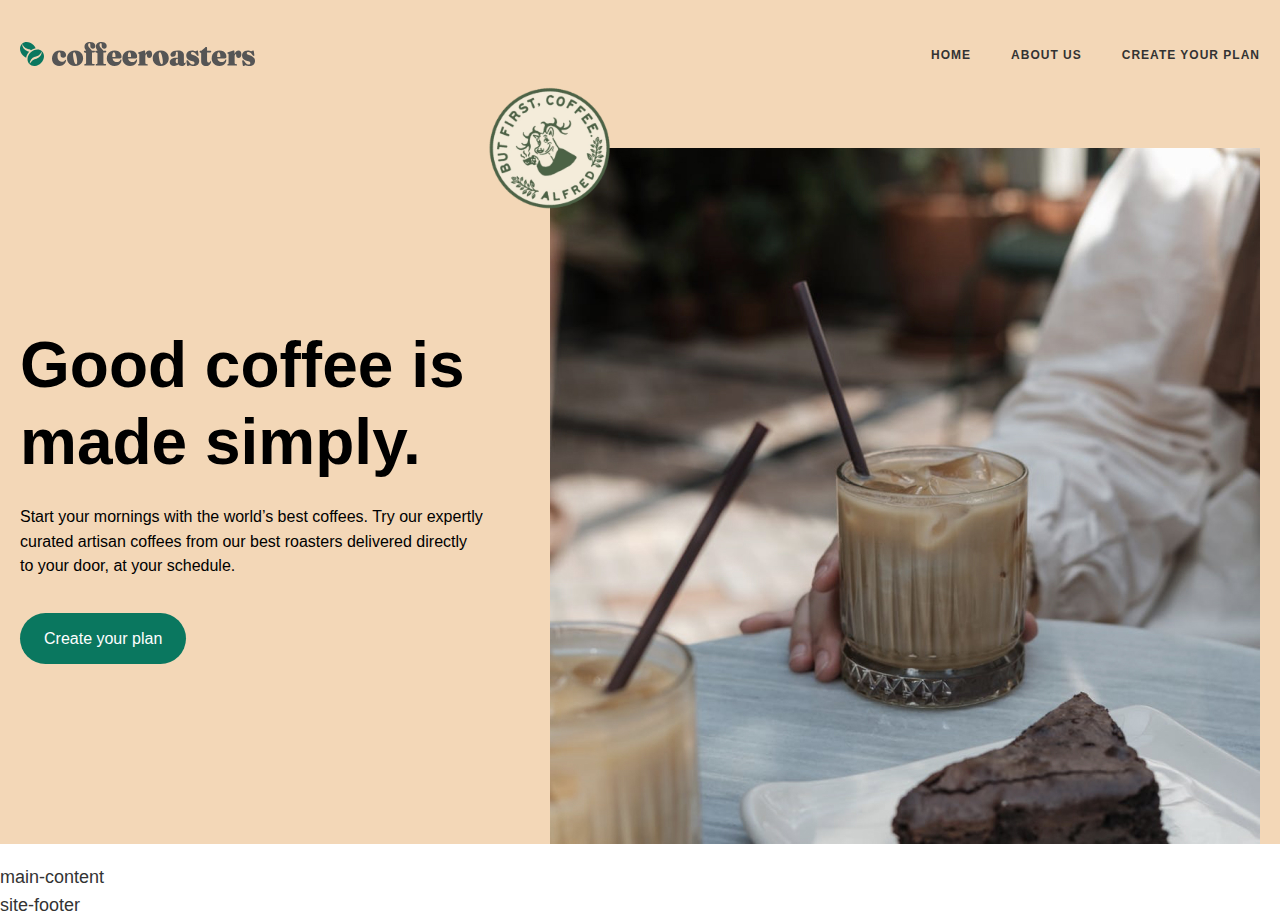
==== index.html @ b577d7ce "add site-header" ====
<!DOCTYPE html>
<html lang="en">
	<head>
		<meta charset="UTF-8" />
		<meta name="viewport" content="width=device-width, initial-scale=1.0" />
		<title>CoffeRasters</title>
		<!-- CSS -->
		<link rel="stylesheet" href="css/normalize.css" />
		<link rel="stylesheet" href="css/style.css" />
	</head>
	<body>
		<div class="site-header-wrapper">
			<header class="site-header">
				<div class="container site-header__container">
					<a class="site-logo" href="/">
						<img class="site-logo__img" src="img/iconca.svg" alt="logo" width="235" height="24" />
					</a>
					<ul class="site-nav">
						<li class="site-nav__item">
							<a class="site-nav__link" href="/">HOME</a>
						</li>
						<li class="site-nav__item">
							<a class="site-nav__link" href="/">ABOUT US</a>
						</li>
						<li class="site-nav__item">
							<a class="site-nav__link" href="/">CREATE YOUR PLAN</a>
						</li>
					</ul>
				</div>
			</header>

			<div class="hero">
				<div class="container hero__container">
					<div class="hero__info">
						<h1 class="hero__info-title">Good coffee is made simply.</h1>
						<p class="hero__info-text">
							Start your mornings with the world’s best coffees. Try our expertly curated artisan coffees from our best roasters
							delivered directly to your door, at your schedule.
						</p>
						<button class="btn">Create your plan</button>
					</div>
					<div class="hero__img-wrapper">
						<img class="hero__img-wrapper__logo" src="img/iconca1.png" alt="hero-logo" width="160" height="160" />
						<img src="img/asosiy rasm.jpg" alt="hero-img" width="710" height="696" title="coupitino" />
					</div>
				</div>
			</div>
		</div>
		<main class="main-content">main-content</main>
		<footer class="site-footer">site-footer</footer>
	</body>
</html>
---- css/style.css ----
:root {
	--green-bg: #0a775f;
	--black-color: #000000;
	--text-color: #333333;
	--white-color: #ffffff;
	--gold-bg: #f3d7b7;
	--darkgold-bg: #c99b67;
	--light-bg: #f8f8f2;
}

/* FOONTS  */

@font-face {
	font-family: 'Roboto';
	src: url('../fonts/Roboto-Regular.woff2') format('woff2'), url('../fonts/Roboto-Regular.woff') format('woff');
	font-weight: normal;
	font-style: normal;
	font-display: swap;
}

@font-face {
	font-family: 'Roboto';
	src: url('../fonts/Roboto-Medium.woff2') format('woff2'), url('../fonts/Roboto-Medium.woff') format('woff');
	font-weight: 500;
	font-style: normal;
	font-display: swap;
}

@font-face {
	font-family: 'Roboto';
	src: url('../fonts/Roboto-Bold.woff2') format('woff2'), url('../fonts/Roboto-Bold.woff') format('woff');
	font-weight: bold;
	font-style: normal;
	font-display: swap;
}

html {
	height: 100%;
	box-sizing: border-box;
	scroll-behavior: smooth;
}

*,
*::before,
*::after {
	box-sizing: inherit;
}

*:focus {
	outline: 2px dotted var(--green-bg);
	outline-offset: 3px;
}

body {
	display: flex;
	flex-direction: column;
	height: 100%;
	font-family: 'Roboto', sans-serif;
	font-weight: 400;
	color: var(--text-color);
	line-height: 1.55;
	font-size: 18px;
}

.container {
	max-width: 1380px;
	width: 100%;
	padding-left: 20px;
	padding-right: 20px;
	margin-left: auto;
	margin-right: auto;
}

h1,
h2,
h3,
h4,
h5,
h6,
p {
	margin-top: 0;
	margin-bottom: 0;
}

ul {
	list-style: none;
}

a {
	text-decoration: none;
}

.btn {
	border: none;
	padding: 16px 24px;
	border-radius: 100px;
	background-color: var(--green-bg);
	color: var(--white-color);
	font-size: 16px;
	font-weight: 500;
	line-height: 1.2;
	text-align: center;
	cursor: pointer;
	transition: opacity 0.4s ease;
}

.btn:hover {
	opacity: 0.8;
}

.btn:active {
	opacity: 0.6;
}

.main-content {
	flex-grow: 1;
}

.site-header-wrapper {
	padding-top: 40px;
	background-color: var(--gold-bg);
	margin-bottom: 20px;
}

.site-header {
	margin-bottom: 40px;
}

.site-header__container {
	display: flex;
	align-items: center;
	justify-content: space-between;
}

.site-logo {
	width: 235px;
	height: 24px;
	display: inline-block;
	transition: opacity 0.4s ease;
}

.site-logo:hover {
	opacity: 0.8;
}

.site-logo:active {
	opacity: 0.6;
}

.site-nav {
	list-style: none;
	padding: 0;
	margin: 0;
	display: flex;
	align-items: center;
}

.site-nav__item:not(:last-child) {
	margin-right: 40px;
}

.site-nav__link {
	text-transform: uppercase;
	color: var(--text-color);
	transition: all 0.4s ease;
	font-size: 12px;
	letter-spacing: 1px;
	line-height: 1.2;
	font-weight: 700;
}

.site-nav__link:hover {
	color: var(--green-bg);
}

.site-nav__link:active {
	opacity: 0.6;
}

/* HERO */

.hero {
	padding-top: 40px;
}

.hero__container {
	display: flex;
	align-items: center;
	justify-content: space-between;
}

.hero__info {
	max-width: 464px;
	width: 100%;
	margin-right: 50px;
}

.hero__info-title {
	color: var(--black-color);
	font-weight: 700;
	font-size: 64px;
	line-height: 1.2;
	margin-bottom: 24px;
}

.hero__info-text {
	font-size: 16px;
	color: var(--black-color);
	margin-bottom: 34px;
}

.hero__img-wrapper {
	position: relative;
	width: 710px;
	height: 696px;
}

.hero__img-wrapper img {
	object-fit: cover;
}

.hero__img-wrapper__logo {
	position: absolute;
	top: -80px;
	left: -80px;
	width: 160px;
	height: 160px;
}
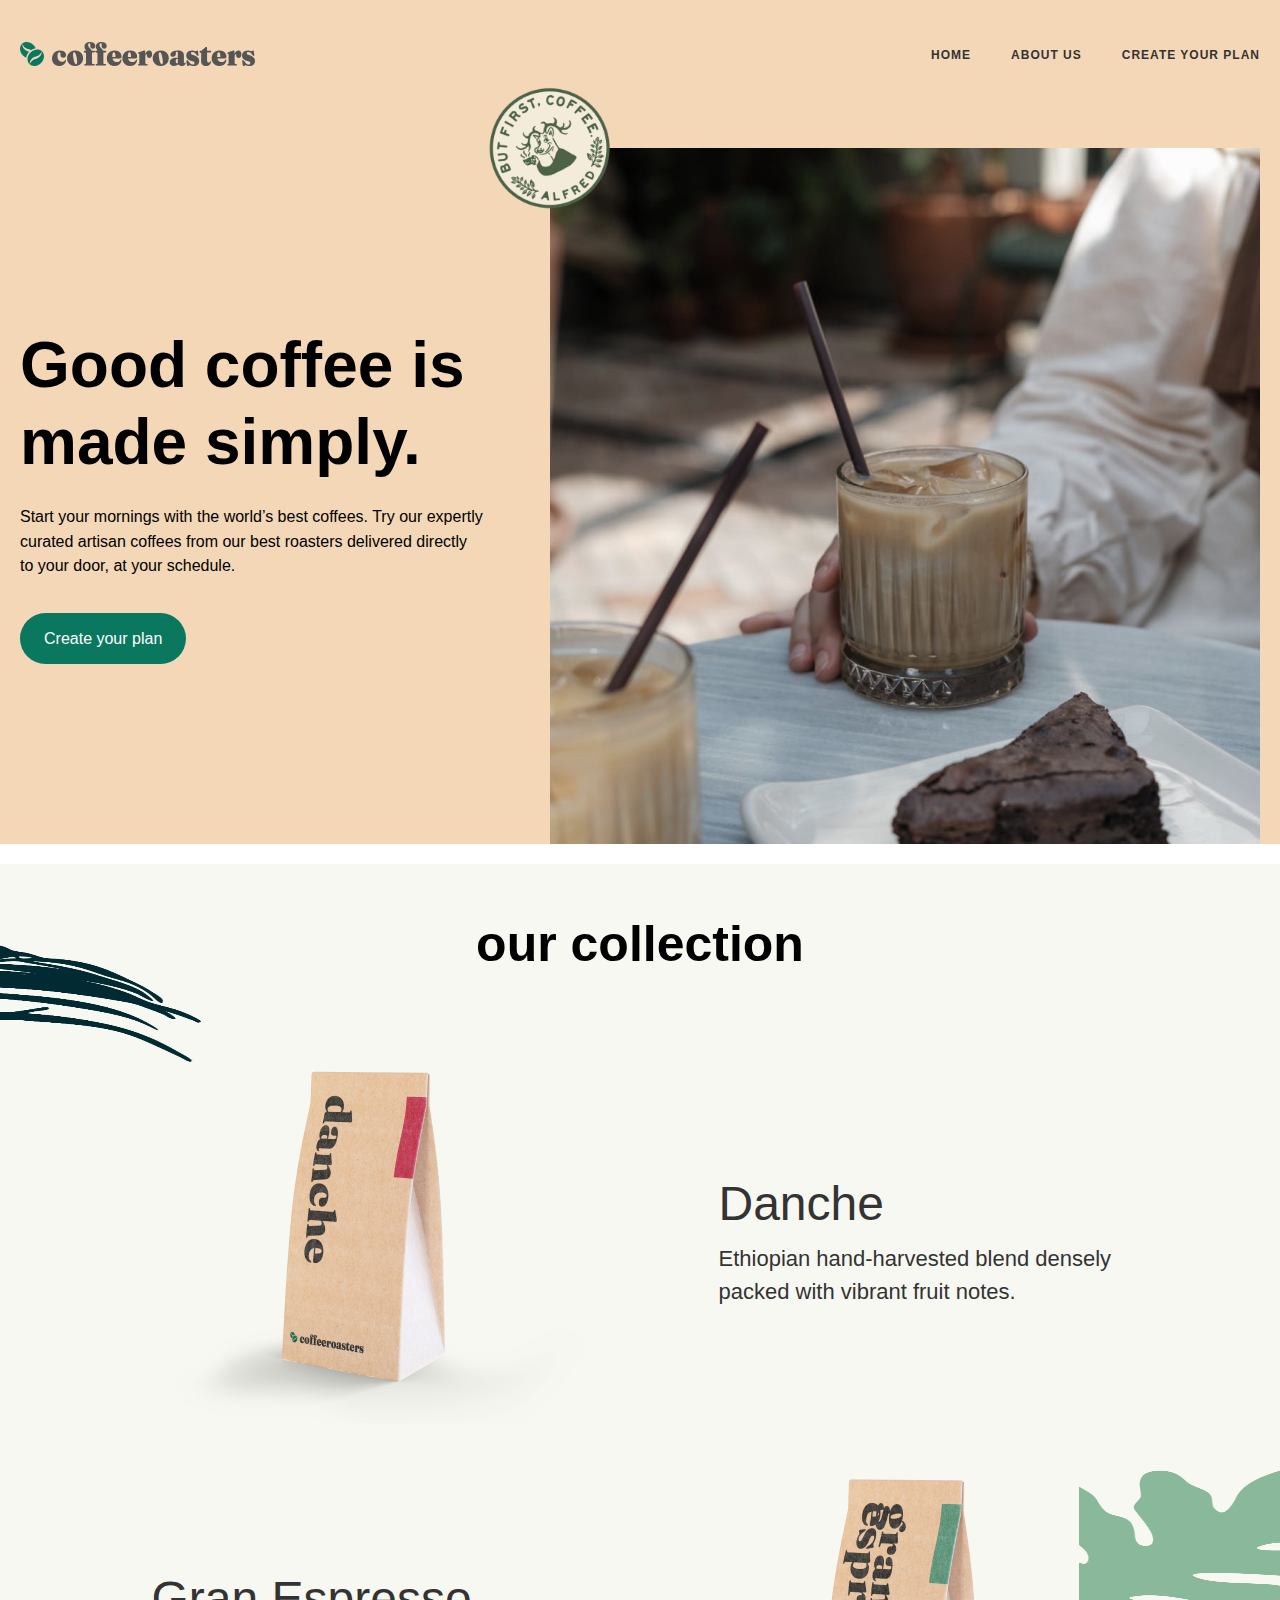
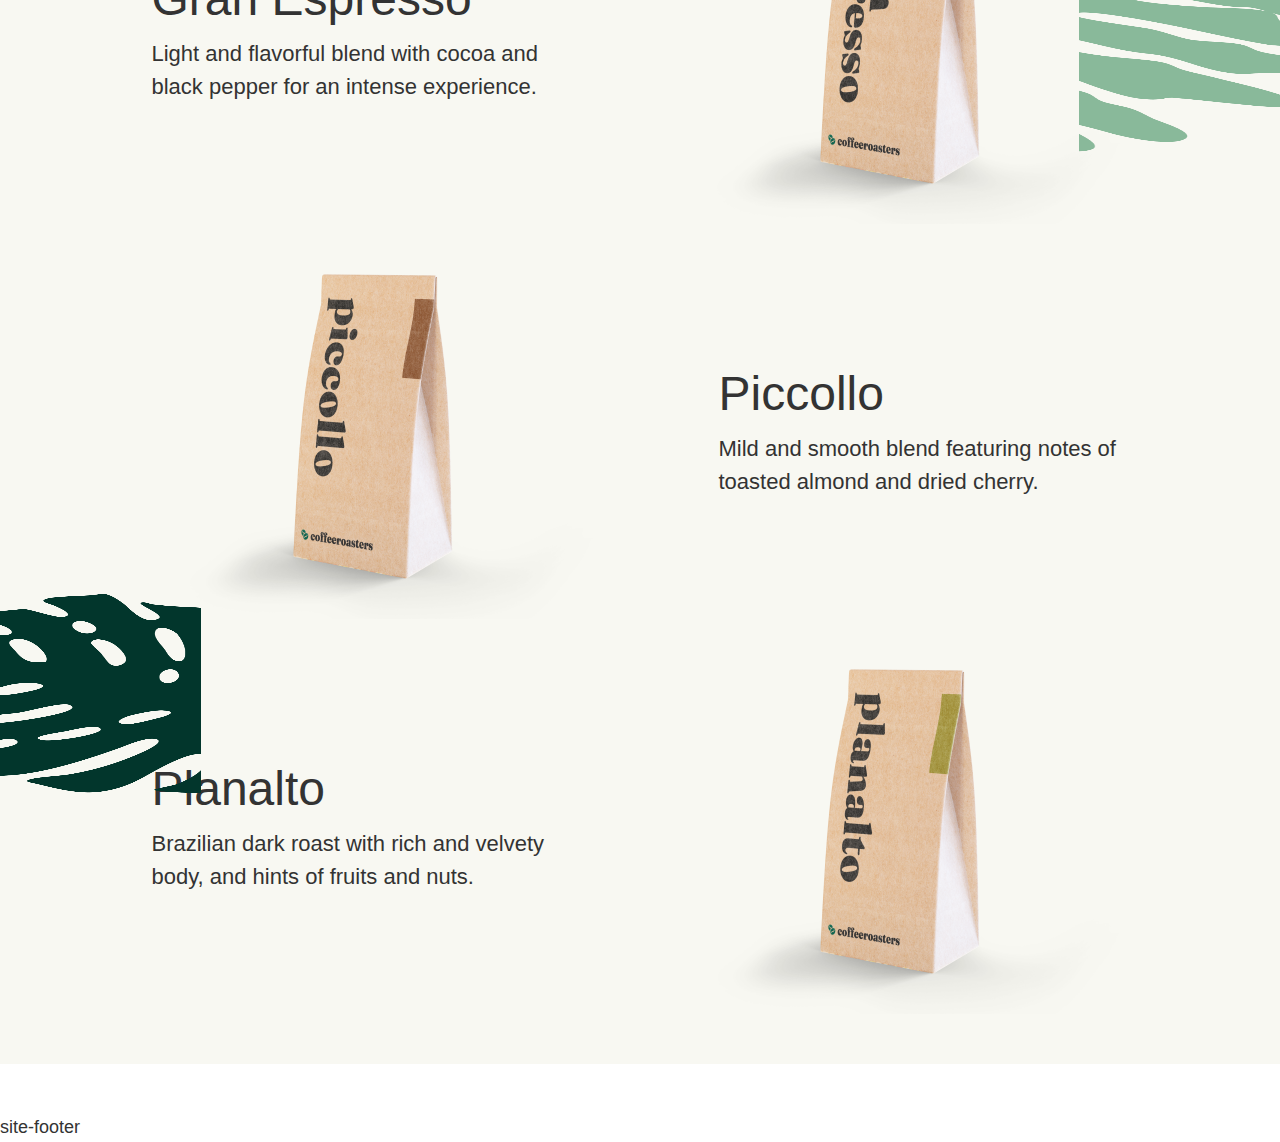
==== commit 7298ab9f: "add site-hero full" ====
--- a/index.html
+++ b/index.html
@@ -46,7 +46,54 @@
 				</div>
 			</div>
 		</div>
-		<main class="main-content">main-content</main>
+		<main class="main-content">
+			<section class="our-collection">
+				<img class="our-collaction__img-one" src="img/Vector.png" alt="least" width="402" height="300" />
+				<img class="our-collaction__img-two" src="img/Vector (1).png" alt="least" width="402" height="300" />
+				<img class="our-collaction__img-three" src="img/vector(2).png" alt="least" width="402" height="300" />
+				<div class="container our-collection__container">
+					<h2 class="our-collection__title">our collection</h2>
+					<ul class="our-collection__list">
+						<li class="our-collection__item">
+							<img class="our-collaction__img" src="img/danche.png" alt="Danche" width="450" height="375" title="Danche" />
+							<div class="our-collection__item-info">
+								<h2 class="our-collection__item-info__title">Danche</h2>
+								<p class="our-collection__item-info__text">
+									Ethiopian hand-harvested blend densely packed with vibrant fruit notes.
+								</p>
+							</div>
+						</li>
+						<li class="our-collection__item">
+							<img class="our-collaction__img2" src="img/gran espresso.png" alt="Danche" width="450" height="375" title="Danche" />
+							<div class="our-collection__item-info">
+								<h2 class="our-collection__item-info__title">Gran Espresso</h2>
+								<p class="our-collection__item-info__text">
+									Light and flavorful blend with cocoa and black pepper for an intense experience.
+								</p>
+							</div>
+						</li>
+						<li class="our-collection__item">
+							<img class="our-collaction__img" src="img/piccollo.png" alt="Danche" width="450" height="375" title="Danche" />
+							<div class="our-collection__item-info">
+								<h2 class="our-collection__item-info__title">Piccollo</h2>
+								<p class="our-collection__item-info__text">
+									Mild and smooth blend featuring notes of toasted almond and dried cherry.
+								</p>
+							</div>
+						</li>
+						<li class="our-collection__item">
+							<img class="our-collaction__img2" src="img/planalto .png" alt="Danche" width="450" height="375" title="Danche" />
+							<div class="our-collection__item-info">
+								<h2 class="our-collection__item-info__title">Planalto</h2>
+								<p class="our-collection__item-info__text">
+									Brazilian dark roast with rich and velvety body, and hints of fruits and nuts.
+								</p>
+							</div>
+						</li>
+					</ul>
+				</div>
+			</section>
+		</main>
 		<footer class="site-footer">site-footer</footer>
 	</body>
 </html>--- a/css/style.css
+++ b/css/style.css
@@ -114,12 +114,13 @@
 
 .main-content {
 	flex-grow: 1;
+	padding-top: 20px;
+	padding-bottom: 50px;
 }
 
 .site-header-wrapper {
 	padding-top: 40px;
 	background-color: var(--gold-bg);
-	margin-bottom: 20px;
 }
 
 .site-header {
@@ -225,4 +226,99 @@
 	left: -80px;
 	width: 160px;
 	height: 160px;
+}
+
+/* OUR-COLLECTION */
+
+.our-collection {
+	position: relative;
+}
+
+.our-collaction__img-one {
+	position: absolute;
+	top: 0;
+	left: -201px;
+}
+
+.our-collaction__img-two {
+	position: absolute;
+	bottom: 50%;
+	right: -201px;
+}
+
+.our-collaction__img-three {
+	position: absolute;
+	bottom: 170px;
+	left: -201px;
+}
+
+.our-collection__container {
+	background-image: url(../img/our-collaction-bg.jpg);
+	background-repeat: no-repeat;
+	background-size: cover;
+	background-position: center center;
+	background-color: var(--light-bg);
+	padding-top: 50px;
+	padding-bottom: 50px;
+}
+
+.our-collection__title {
+	text-align: center;
+	font-weight: 700;
+	font-size: 50px;
+	line-height: 1.2;
+	color: var(--black-color);
+	margin-bottom: 80px;
+}
+
+.our-collection__list {
+	display: flex;
+	flex-direction: column;
+	align-items: center;
+	justify-content: center;
+	margin: 0;
+	padding: 0;
+}
+
+.our-collection__item {
+	display: flex;
+	align-items: center;
+	justify-content: space-between;
+}
+
+.our-collection__item:not(:last-child) {
+	margin-bottom: 20px;
+}
+
+.our-collection__item:nth-child(2n) {
+	flex-direction: row-reverse;
+}
+
+.our-collaction__img {
+	width: 450px;
+	height: 375px;
+	object-fit: cover;
+	margin-right: 117px;
+}
+
+.our-collaction__img2 {
+	margin-right: 0;
+	margin-left: 117px;
+}
+
+.our-collection__item-info {
+	max-width: 410px;
+}
+
+.our-collection__item-info__title {
+	margin-bottom: 10px;
+	font-weight: 500;
+	font-size: 48px;
+	line-height: 1.2;
+}
+
+.our-collection__item-info__text {
+	font-size: 22px;
+	line-height: 1.5;
+	font-weight: 400;
 }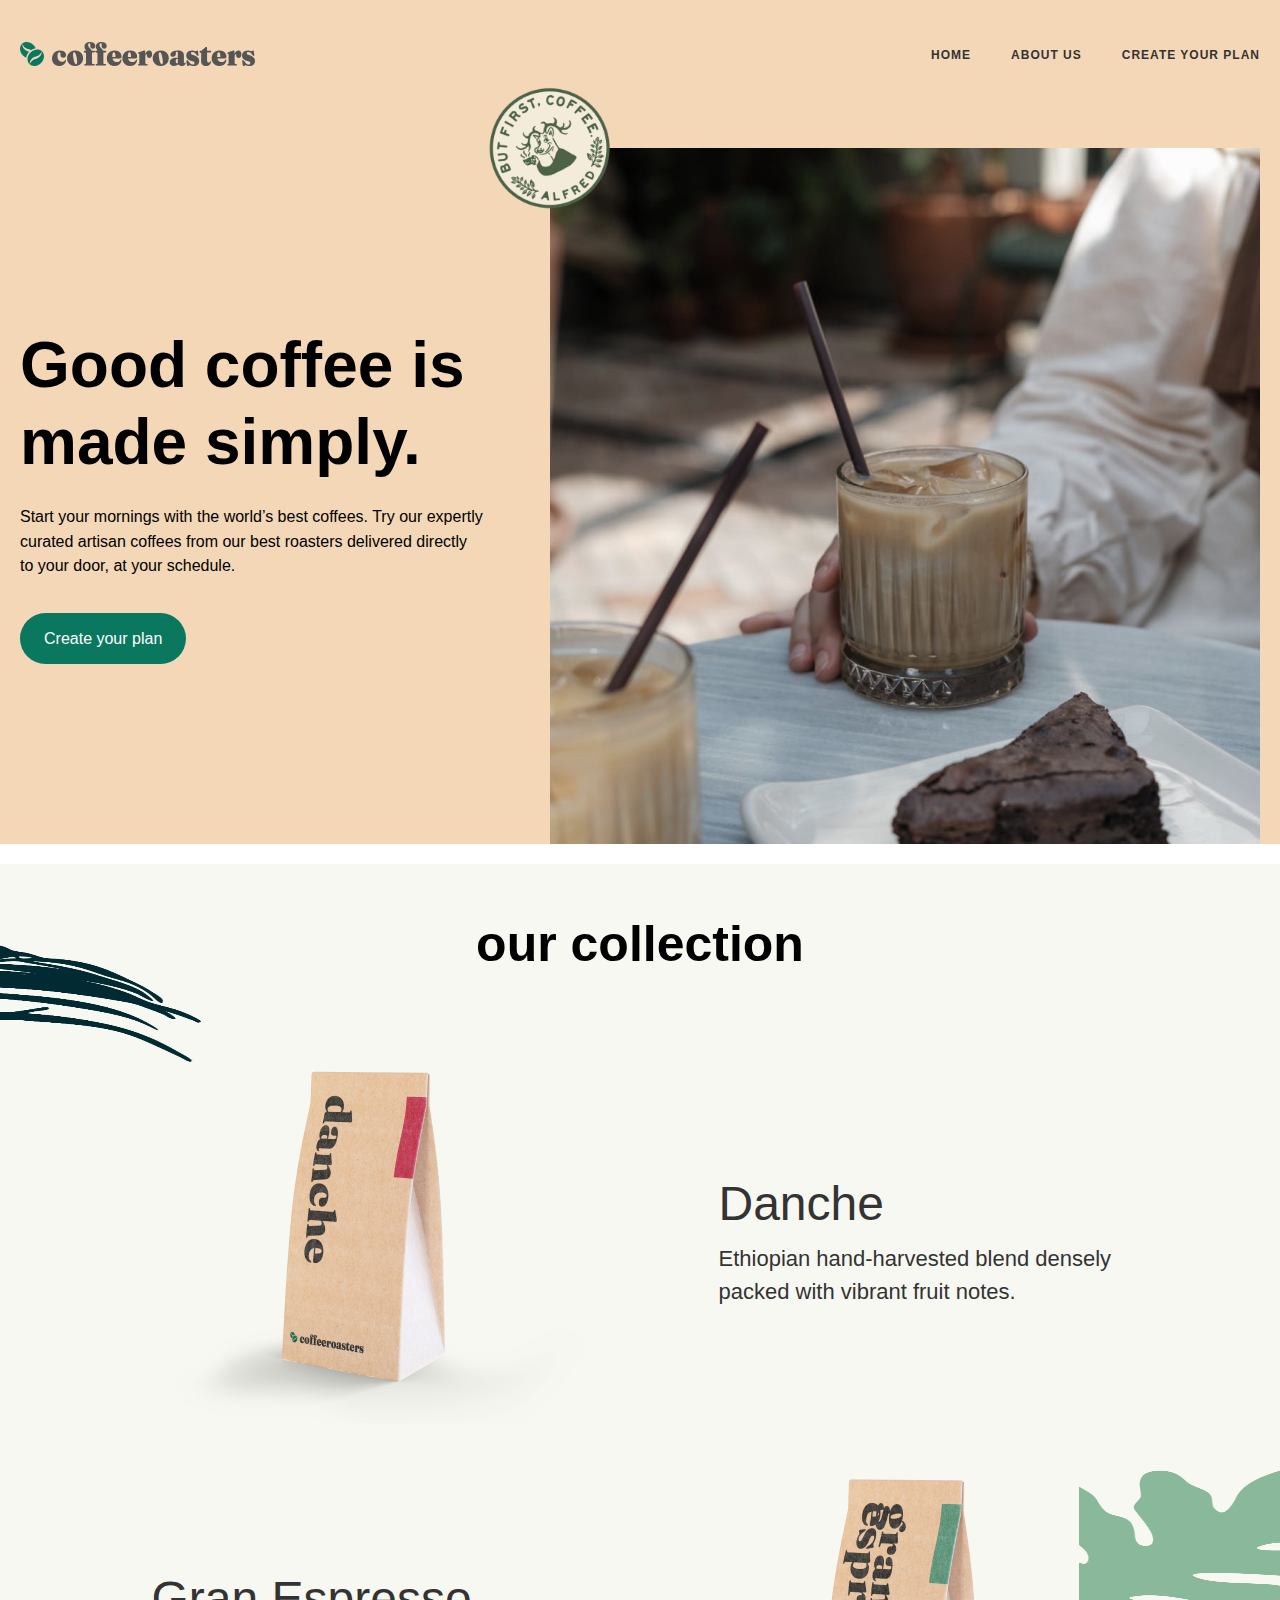
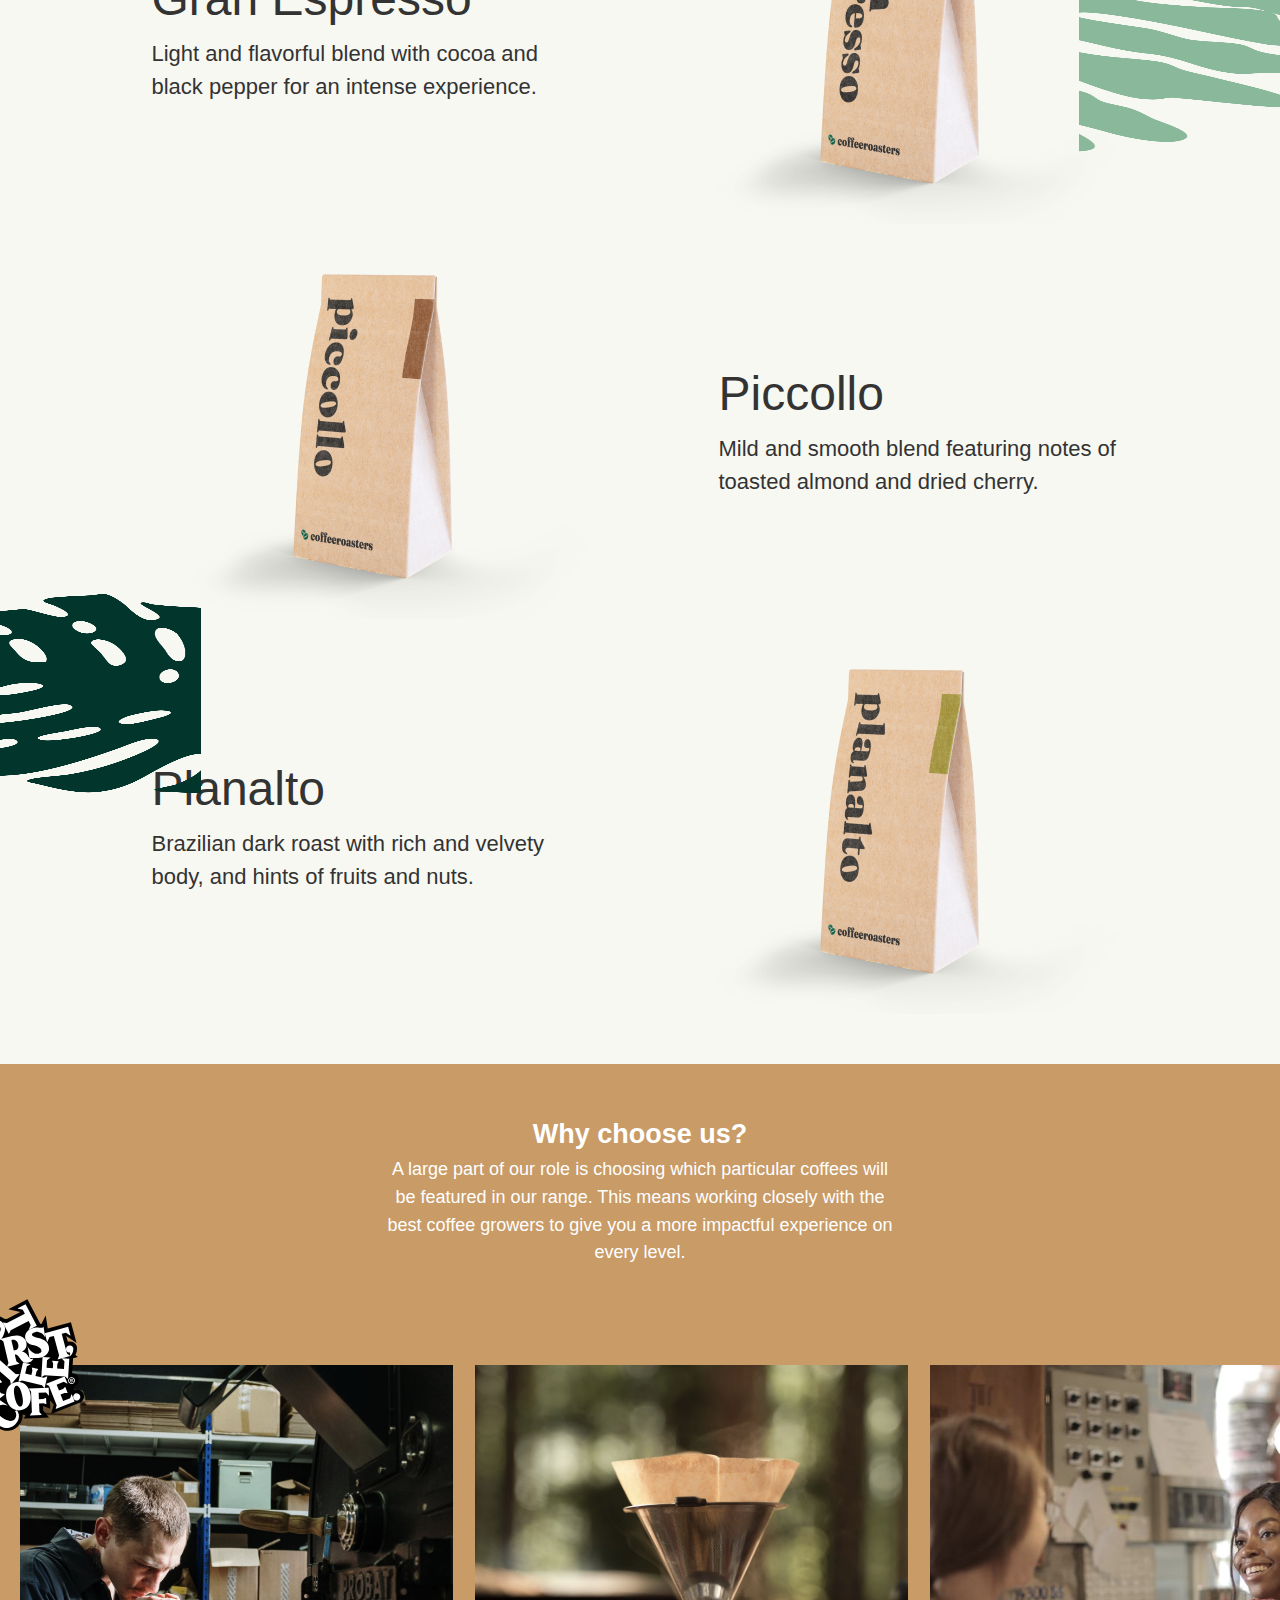
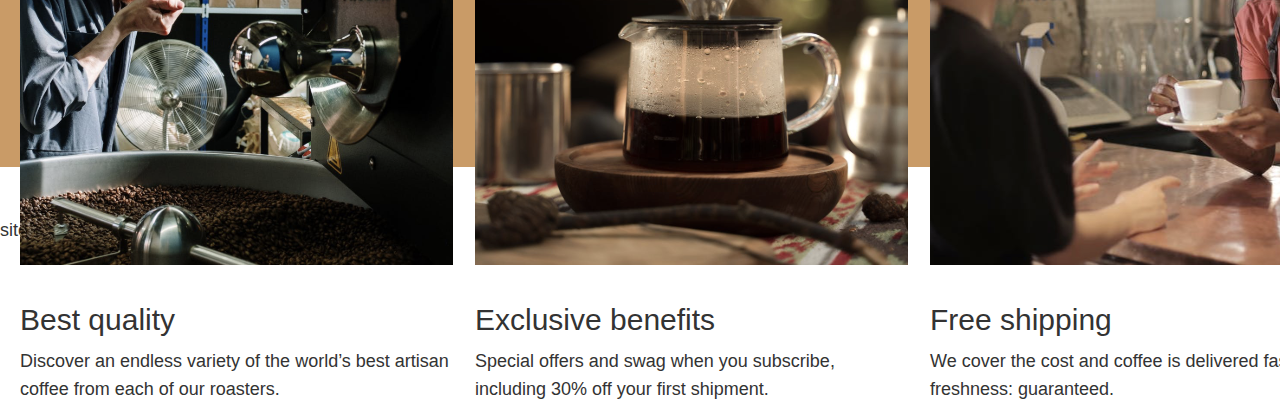
==== commit 8fc5bed0: "add index-collection" ====
--- a/index.html
+++ b/index.html
@@ -93,6 +93,48 @@
 					</ul>
 				</div>
 			</section>
+			<!-- INDEX_COLLACTION -->
+			<section class="index-collaction">
+				<div class="container index-collaction__inner">
+					<div class="index-collaction__info">
+						<h2 class="index-collaction__title">Why choose us?</h2>
+						<p class="index-collaction__text">
+							A large part of our role is choosing which particular coffees will be featured in our range. This means working
+							closely with the best coffee growers to give you a more impactful experience on every level.
+						</p>
+					</div>
+					<ul class="index-collaction__list">
+						<li class="index-collaction__item">
+							<img
+								class="index-collaction__item-logo"
+								src="img/Group.svg"
+								alt="index-collaction-logo"
+								width="
+							128"
+								height="136" />
+							<img class="index-collaction__img" src="img/Rectangle 681.svg" alt="Best quality" width="433" height="500" />
+							<h3 class="index-collaction__item-title">Best quality</h3>
+							<p class="index-collaction__item-text">
+								Discover an endless variety of the world’s best artisan coffee from each of our roasters.
+							</p>
+						</li>
+						<li class="index-collaction__item">
+							<img class="index-collaction__img" src="img/Rectangle 682.svg" alt="Exclusive benefits" width="433" height="500" />
+							<h3 class="index-collaction__item-title">Exclusive benefits</h3>
+							<p class="index-collaction__item-text">
+								Special offers and swag when you subscribe, including 30% off your first shipment.
+							</p>
+						</li>
+						<li class="index-collaction__item">
+							<img class="index-collaction__img" src="img/Rectangle 683.svg" alt="Free shipping" width="433" height="500" />
+							<h3 class="index-collaction__item-title">Free shipping</h3>
+							<p class="index-collaction__item-text">
+								We cover the cost and coffee is delivered fast. Peak freshness: guaranteed.
+							</p>
+						</li>
+					</ul>
+				</div>
+			</section>
 		</main>
 		<footer class="site-footer">site-footer</footer>
 	</body>
--- a/css/style.css
+++ b/css/style.css
@@ -321,4 +321,62 @@
 	font-size: 22px;
 	line-height: 1.5;
 	font-weight: 400;
+}
+
+/* INDEX_COLLACTION */
+
+.index-collaction__inner {
+	position: relative;
+	background-color: var(--darkgold-bg);
+	background-image: url(../img/index-collaction-bg.jpg);
+	background-position: center center;
+	background-repeat: no-repeat;
+	background-size: cover;
+	padding-top: 50px;
+	padding-bottom: 420px;
+}
+
+.index-collaction__info {
+	flex-direction: column;
+	margin-left: auto;
+	margin-right: auto;
+	max-width: 518px;
+	width: 100%;
+	text-align: center;
+	color: var(--white-color);
+	margin-bottom: 80px;
+}
+
+.index-collaction__list {
+	position: absolute;
+	display: flex;
+	padding: 0;
+}
+
+.index-collaction__item:nth-child(1) {
+	position: relative;
+}
+
+.index-collaction__item-logo {
+	position: absolute;
+	left: -64px;
+	top: -68px;
+}
+
+.index-collaction__item:not(:last-child) {
+	margin-right: 22px;
+}
+
+.index-collaction__img {
+	width: 433px;
+	height: 500px;
+	object-fit: cover;
+	margin-bottom: 28px;
+}
+
+.index-collaction__item-title {
+	font-weight: 500;
+	font-size: 30px;
+	line-height: 1.2;
+	margin-bottom: 10px;
 }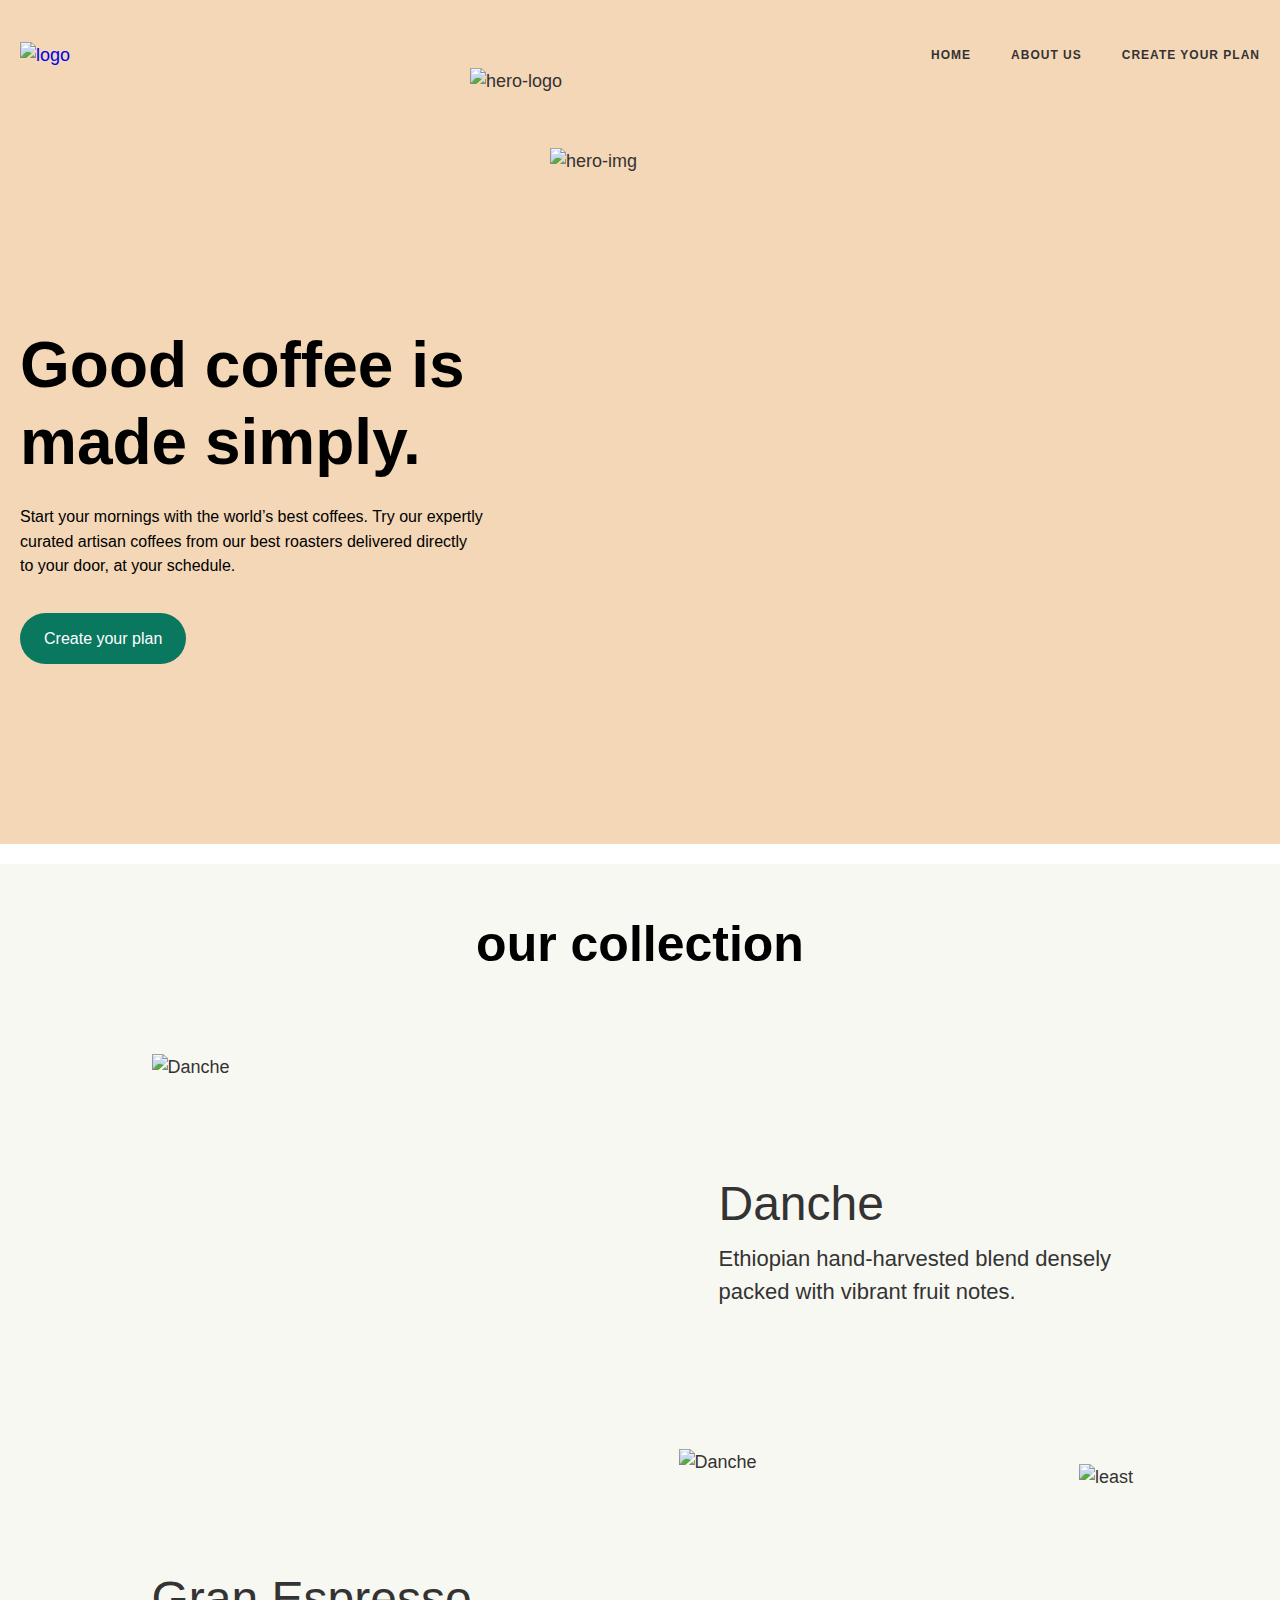
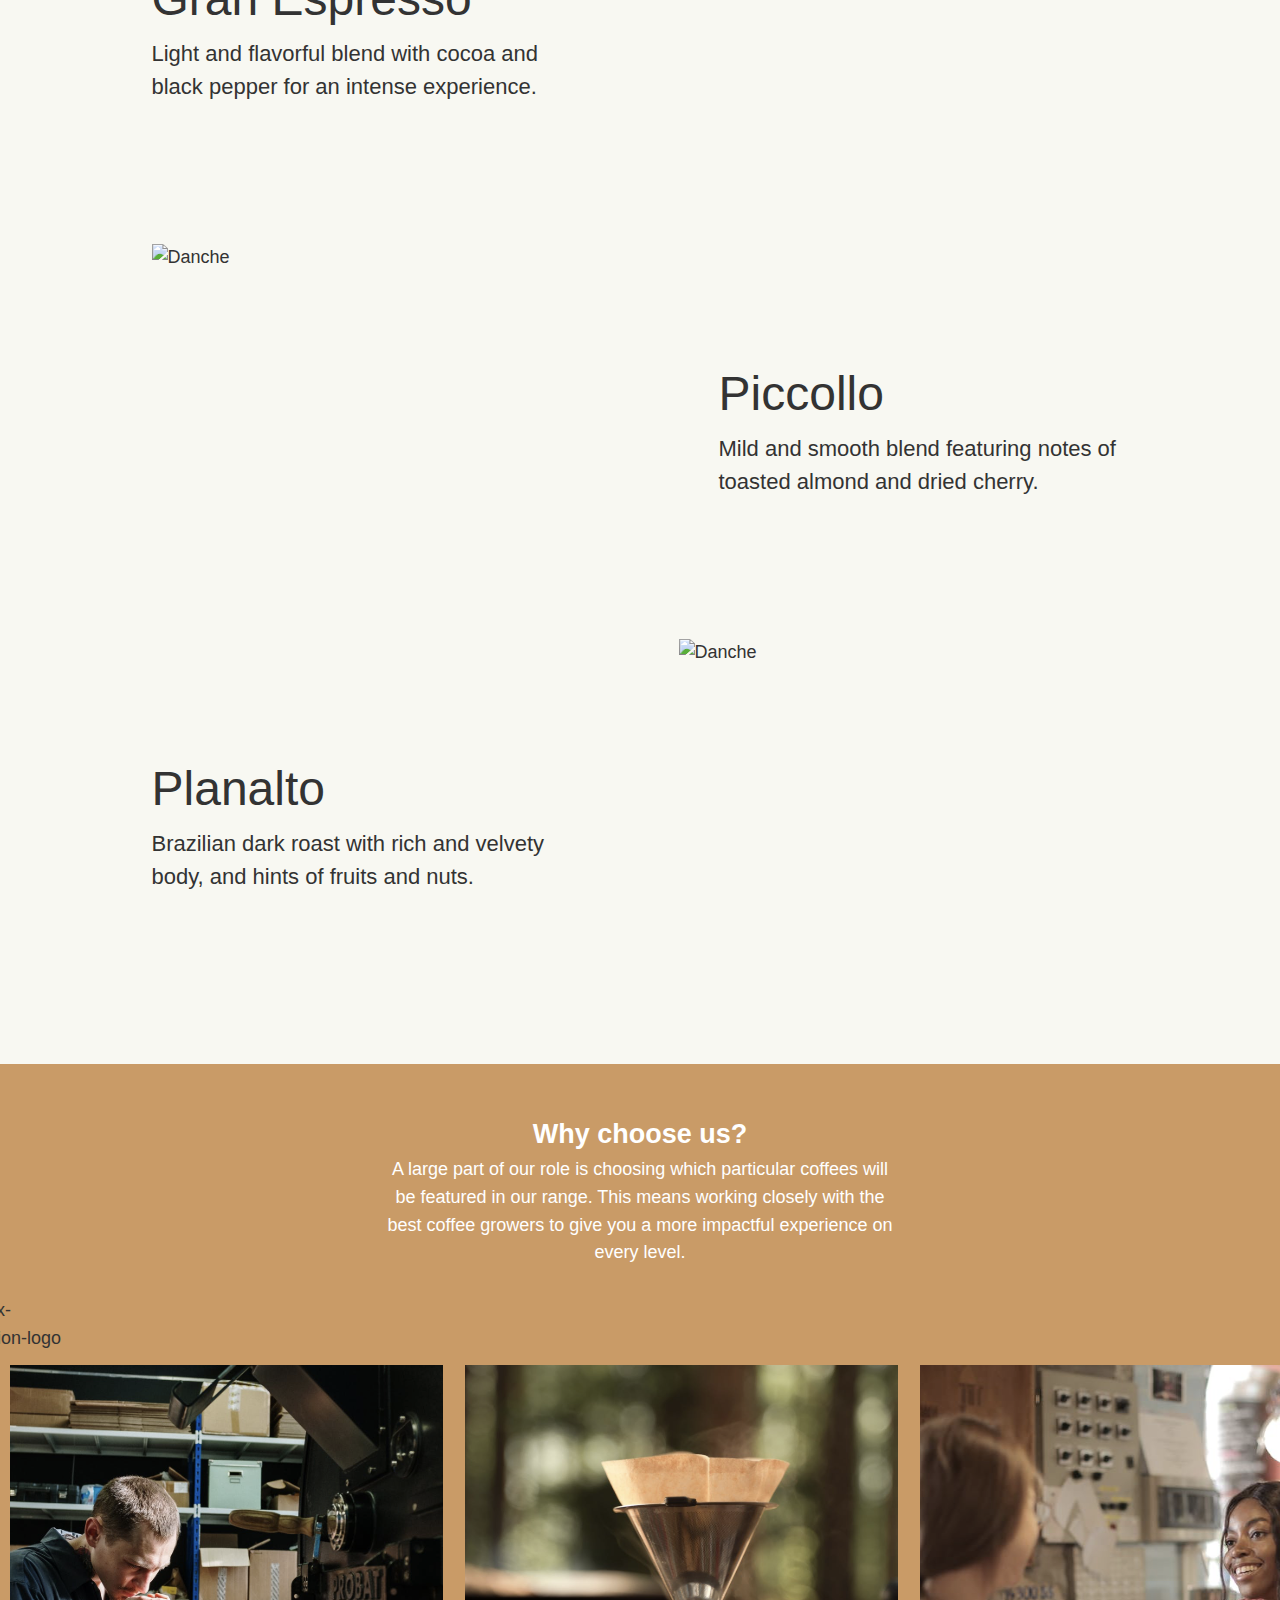
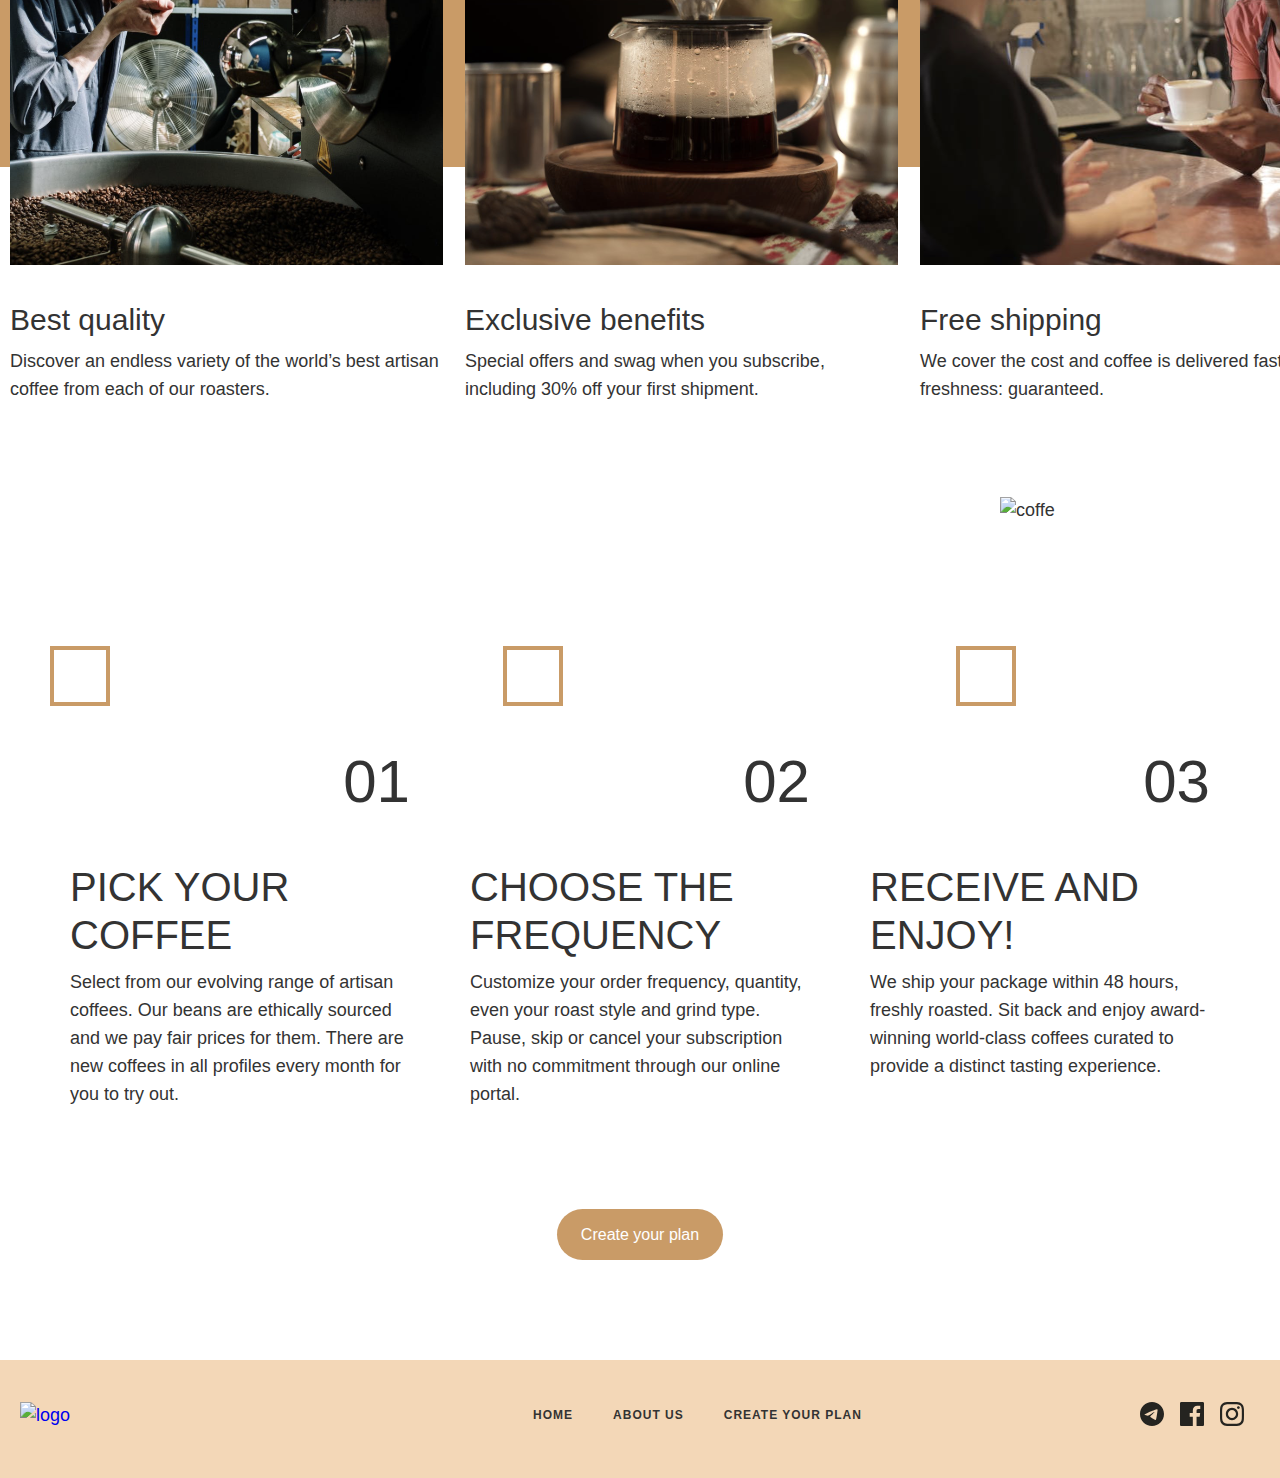
==== commit b4b2f862: "add how it works" ====
--- a/index.html
+++ b/index.html
@@ -4,6 +4,8 @@
 		<meta charset="UTF-8" />
 		<meta name="viewport" content="width=device-width, initial-scale=1.0" />
 		<title>CoffeRasters</title>
+		<!-- ICON -->
+		<link rel="icon" type="svg" href="img/cooferosterss-icon.svg" />
 		<!-- CSS -->
 		<link rel="stylesheet" href="css/normalize.css" />
 		<link rel="stylesheet" href="css/style.css" />
@@ -13,14 +15,14 @@
 			<header class="site-header">
 				<div class="container site-header__container">
 					<a class="site-logo" href="/">
-						<img class="site-logo__img" src="img/iconca.svg" alt="logo" width="235" height="24" />
+						<img class="site-logo__img" src="img/logo.svg" alt="logo" width="235" height="24" />
 					</a>
 					<ul class="site-nav">
 						<li class="site-nav__item">
 							<a class="site-nav__link" href="/">HOME</a>
 						</li>
 						<li class="site-nav__item">
-							<a class="site-nav__link" href="/">ABOUT US</a>
+							<a class="site-nav__link" href="abaut-us.html">ABOUT US</a>
 						</li>
 						<li class="site-nav__item">
 							<a class="site-nav__link" href="/">CREATE YOUR PLAN</a>
@@ -40,22 +42,22 @@
 						<button class="btn">Create your plan</button>
 					</div>
 					<div class="hero__img-wrapper">
-						<img class="hero__img-wrapper__logo" src="img/iconca1.png" alt="hero-logo" width="160" height="160" />
-						<img src="img/asosiy rasm.jpg" alt="hero-img" width="710" height="696" title="coupitino" />
+						<img class="hero__img-wrapper__logo" src="img/hero-logo.png" alt="hero-logo" width="160" height="160" />
+						<img src="img/hero-img.jpg" alt="hero-img" width="710" height="696" title="coupitino" />
 					</div>
 				</div>
 			</div>
 		</div>
 		<main class="main-content">
 			<section class="our-collection">
-				<img class="our-collaction__img-one" src="img/Vector.png" alt="least" width="402" height="300" />
-				<img class="our-collaction__img-two" src="img/Vector (1).png" alt="least" width="402" height="300" />
-				<img class="our-collaction__img-three" src="img/vector(2).png" alt="least" width="402" height="300" />
 				<div class="container our-collection__container">
+					<img class="our-collaction__img-one" src="img/our-collaction-one.png" alt="least" width="402" height="300" />
+					<img class="our-collaction__img-two" src="img/our-collaction-two.png" alt="least" width="402" height="300" />
+					<img class="our-collaction__img-three" src="img/our-collaction-three.png" alt="least" width="402" height="300" />
 					<h2 class="our-collection__title">our collection</h2>
 					<ul class="our-collection__list">
 						<li class="our-collection__item">
-							<img class="our-collaction__img" src="img/danche.png" alt="Danche" width="450" height="375" title="Danche" />
+							<img class="our-collaction__img" src="img/kopi4.png" alt="Danche" width="450" height="375" title="Danche" />
 							<div class="our-collection__item-info">
 								<h2 class="our-collection__item-info__title">Danche</h2>
 								<p class="our-collection__item-info__text">
@@ -64,7 +66,7 @@
 							</div>
 						</li>
 						<li class="our-collection__item">
-							<img class="our-collaction__img2" src="img/gran espresso.png" alt="Danche" width="450" height="375" title="Danche" />
+							<img class="our-collaction__img2" src="img/kopi1 copy.png" alt="Danche" width="450" height="375" title="Danche" />
 							<div class="our-collection__item-info">
 								<h2 class="our-collection__item-info__title">Gran Espresso</h2>
 								<p class="our-collection__item-info__text">
@@ -73,7 +75,7 @@
 							</div>
 						</li>
 						<li class="our-collection__item">
-							<img class="our-collaction__img" src="img/piccollo.png" alt="Danche" width="450" height="375" title="Danche" />
+							<img class="our-collaction__img" src="img/kopi3.png" alt="Danche" width="450" height="375" title="Danche" />
 							<div class="our-collection__item-info">
 								<h2 class="our-collection__item-info__title">Piccollo</h2>
 								<p class="our-collection__item-info__text">
@@ -82,7 +84,7 @@
 							</div>
 						</li>
 						<li class="our-collection__item">
-							<img class="our-collaction__img2" src="img/planalto .png" alt="Danche" width="450" height="375" title="Danche" />
+							<img class="our-collaction__img2" src="img/kopi2.png" alt="Danche" width="450" height="375" title="Danche" />
 							<div class="our-collection__item-info">
 								<h2 class="our-collection__item-info__title">Planalto</h2>
 								<p class="our-collection__item-info__text">
@@ -107,7 +109,7 @@
 						<li class="index-collaction__item">
 							<img
 								class="index-collaction__item-logo"
-								src="img/Group.svg"
+								src="img/index-collaction.svg"
 								alt="index-collaction-logo"
 								width="
 							128"
@@ -135,7 +137,106 @@
 					</ul>
 				</div>
 			</section>
+			<!-- HOW IT WORKS -->
+			<section class="how-it-works">
+				<div class="container">
+					<div class="how-it-works__inner">
+						<img class="how-it-works__img" src="img/how-it-works-planet.svg" alt="coffe" width="192" height="129" />
+						<h2 class="how-it-works__title">How it works</h2>
+						<div class="how-it-works__kvadrat">
+							<div class="how-it-works__kvadrat-inner"></div>
+							<div class="how-it-works__kvadrat-inner"></div>
+							<div class="how-it-works__kvadrat-inner"></div>
+						</div>
+						<ol class="how-it-works__list">
+							<li class="how-it-works__item">
+								<h3 class="how-it-works__item-number">01</h3>
+								<div class="how-it-works__item-info">
+									<h3 class="how-it-works__item-title">Pick your coffee</h3>
+									<p class="how-it-works__item-text">
+										Select from our evolving range of artisan coffees. Our beans are ethically sourced and we pay fair prices for
+										them. There are new coffees in all profiles every month for you to try out.
+									</p>
+								</div>
+							</li>
+							<li class="how-it-works__item">
+								<h3 class="how-it-works__item-number">02</h3>
+								<div class="how-it-works__item-info">
+									<h3 class="how-it-works__item-title">Choose the frequency</h3>
+									<p class="how-it-works__item-text">
+										Customize your order frequency, quantity, even your roast style and grind type. Pause, skip or cancel your
+										subscription with no commitment through our online portal.
+									</p>
+								</div>
+							</li>
+							<li class="how-it-works__item">
+								<h3 class="how-it-works__item-number">03</h3>
+								<div class="how-it-works__item-info">
+									<h3 class="how-it-works__item-title">Receive and enjoy!</h3>
+									<p class="how-it-works__item-text">
+										We ship your package within 48 hours, freshly roasted. Sit back and enjoy award-winning world-class coffees
+										curated to provide a distinct tasting experience.
+									</p>
+								</div>
+							</li>
+						</ol>
+						<div class="how-it-works__btn-wrapper">
+							<button class="btn how-it-works-btn">Create your plan</button>
+						</div>
+					</div>
+				</div>
+			</section>
 		</main>
-		<footer class="site-footer">site-footer</footer>
+		<div class="site-header-wrapper">
+			<footer class="site-footer">
+				<div class="container site-footer__container">
+					<a class="site-logo" href="/">
+						<img class="site-logo__img" src="img/logo.svg" alt="logo" width="235" height="24" />
+					</a>
+					<ul class="site-nav">
+						<li class="site-nav__item">
+							<a class="site-nav__link" href="/">HOME</a>
+						</li>
+						<li class="site-nav__item">
+							<a class="site-nav__link" href="abaut-us.html">ABOUT US</a>
+						</li>
+						<li class="site-nav__item">
+							<a class="site-nav__link" href="/">CREATE YOUR PLAN</a>
+						</li>
+					</ul>
+					<ul class="site-footer__top-list">
+						<li class="site-footer__top-item">
+							<a class="site-footer__top-link" href="https://t.me/tensai1502" target="_blank">
+								<svg width="24" height="24" viewBox="0 0 24 24" fill="none" xmlns="http://www.w3.org/2000/svg">
+									<path
+										d="M12 0C5.376 0 0 5.376 0 12C0 18.624 5.376 24 12 24C18.624 24 24 18.624 24 12C24 5.376 18.624 0 12 0ZM17.568 8.16C17.388 10.056 16.608 14.664 16.212 16.788C16.044 17.688 15.708 17.988 15.396 18.024C14.7 18.084 14.172 17.568 13.5 17.124C12.444 16.428 11.844 15.996 10.824 15.324C9.636 14.544 10.404 14.112 11.088 13.416C11.268 13.236 14.34 10.44 14.4 10.188C14.412 10.152 14.412 10.044 14.34 9.972C14.268 9.912 14.172 9.936 14.088 9.948C13.98 9.972 12.3 11.088 9.024 13.296C8.544 13.62 8.112 13.788 7.728 13.776C7.296 13.764 6.48 13.536 5.868 13.332C5.112 13.092 4.524 12.96 4.572 12.54C4.596 12.324 4.896 12.108 5.46 11.88C8.964 10.356 11.292 9.348 12.456 8.868C15.792 7.476 16.476 7.236 16.932 7.236C17.028 7.236 17.256 7.26 17.4 7.38C17.52 7.476 17.556 7.608 17.568 7.704C17.556 7.776 17.58 7.992 17.568 8.16Z"
+										fill="currentColor" />
+								</svg>
+							</a>
+						</li>
+						<li class="site-footer__top-item">
+							<a class="site-footer__top-link" href="https://t.me/tensai1502" target="_blank">
+								<svg width="24" height="24" viewBox="0 0 24 24" fill="none" xmlns="http://www.w3.org/2000/svg">
+									<path
+										d="M22.675 0H1.325C0.593 0 0 0.593 0 1.325V22.676C0 23.407 0.593 24 1.325 24H12.82V14.706H9.692V11.084H12.82V8.413C12.82 5.313 14.713 3.625 17.479 3.625C18.804 3.625 19.942 3.724 20.274 3.768V7.008L18.356 7.009C16.852 7.009 16.561 7.724 16.561 8.772V11.085H20.148L19.681 14.707H16.561V24H22.677C23.407 24 24 23.407 24 22.675V1.325C24 0.593 23.407 0 22.675 0Z"
+										fill="currentColor" />
+								</svg>
+							</a>
+						</li>
+						<li class="site-footer__top-item">
+							<a class="site-footer__top-link" href="https://instagram/tursunov1.o.08" target="_blank">
+								<svg width="24" height="24" viewBox="0 0 24 24" fill="none" xmlns="http://www.w3.org/2000/svg">
+									<path
+										fill-rule="evenodd"
+										clip-rule="evenodd"
+										d="M12 0C8.741 0 8.333 0.014 7.053 0.072C2.695 0.272 0.273 2.69 0.073 7.052C0.014 8.333 0 8.741 0 12C0 15.259 0.014 15.668 0.072 16.948C0.272 21.306 2.69 23.728 7.052 23.928C8.333 23.986 8.741 24 12 24C15.259 24 15.668 23.986 16.948 23.928C21.302 23.728 23.73 21.31 23.927 16.948C23.986 15.668 24 15.259 24 12C24 8.741 23.986 8.333 23.928 7.053C23.732 2.699 21.311 0.273 16.949 0.073C15.668 0.014 15.259 0 12 0ZM12 2.163C15.204 2.163 15.584 2.175 16.85 2.233C20.102 2.381 21.621 3.924 21.769 7.152C21.827 8.417 21.838 8.797 21.838 12.001C21.838 15.206 21.826 15.585 21.769 16.85C21.62 20.075 20.105 21.621 16.85 21.769C15.584 21.827 15.206 21.839 12 21.839C8.796 21.839 8.416 21.827 7.151 21.769C3.891 21.62 2.38 20.07 2.232 16.849C2.174 15.584 2.162 15.205 2.162 12C2.162 8.796 2.175 8.417 2.232 7.151C2.381 3.924 3.896 2.38 7.151 2.232C8.417 2.175 8.796 2.163 12 2.163ZM5.838 12C5.838 8.597 8.597 5.838 12 5.838C15.403 5.838 18.162 8.597 18.162 12C18.162 15.404 15.403 18.163 12 18.163C8.597 18.163 5.838 15.403 5.838 12ZM12 16C9.791 16 8 14.21 8 12C8 9.791 9.791 8 12 8C14.209 8 16 9.791 16 12C16 14.21 14.209 16 12 16ZM16.965 5.595C16.965 4.8 17.61 4.155 18.406 4.155C19.201 4.155 19.845 4.8 19.845 5.595C19.845 6.39 19.201 7.035 18.406 7.035C17.61 7.035 16.965 6.39 16.965 5.595Z"
+										fill="currentColor" />
+								</svg>
+							</a>
+						</li>
+					</ul>
+				</div>
+			</footer>
+		</div>
 	</body>
 </html>--- a/css/style.css
+++ b/css/style.css
@@ -60,6 +60,7 @@
 	color: var(--text-color);
 	line-height: 1.55;
 	font-size: 18px;
+	overflow-x: hidden;
 }
 
 .container {
@@ -230,8 +231,8 @@
 
 /* OUR-COLLECTION */
 
-.our-collection {
-	position: relative;
+.our-collaction {
+	margin-bottom: 20px;
 }
 
 .our-collaction__img-one {
@@ -253,6 +254,7 @@
 }
 
 .our-collection__container {
+	position: relative;
 	background-image: url(../img/our-collaction-bg.jpg);
 	background-repeat: no-repeat;
 	background-size: cover;
@@ -324,6 +326,10 @@
 }
 
 /* INDEX_COLLACTION */
+
+.index-collaction {
+	margin-bottom: 289px;
+}
 
 .index-collaction__inner {
 	position: relative;
@@ -351,6 +357,7 @@
 	position: absolute;
 	display: flex;
 	padding: 0;
+	margin-left: -10px;
 }
 
 .index-collaction__item:nth-child(1) {
@@ -379,4 +386,224 @@
 	font-size: 30px;
 	line-height: 1.2;
 	margin-bottom: 10px;
+}
+
+.how-it-works__inner {
+	position: relative;
+	background-image: url(../img/how-it-works-bg.jpg);
+	padding: 50px 30px;
+}
+
+.how-it-works__img {
+	position: absolute;
+	right: 68px;
+	top: 41px;
+}
+
+.how-it-works__title {
+	text-align: center;
+	font-weight: 700;
+	color: var(--white-color);
+	font-size: 50px;
+	line-height: 1.2;
+	margin-bottom: 80px;
+}
+
+.how-it-works__kvadrat {
+	max-width: 966px;
+	width: 100%;
+	display: flex;
+	justify-content: space-between;
+	background-image: url(../img/how-it-works-line.svg);
+	background-repeat: no-repeat;
+	background-position: center center;
+	margin-bottom: 20px;
+}
+.how-it-works__kvadrat-inner {
+	width: 60px;
+	height: 60px;
+	background-color: var(--white-color);
+	border: 4px solid var(--darkgold-bg);
+}
+
+.how-it-works__list {
+	list-style: none;
+	display: flex;
+	justify-content: space-between;
+	margin: 0;
+	padding: 0;
+	margin-bottom: 60px;
+}
+
+.how-it-works__item {
+	max-width: 433px;
+	width: 100%;
+	background-color: var(--white-color);
+	padding: 20px 20px 40px;
+	color: var(--text-color);
+}
+
+.how-it-works__item:not(:last-child) {
+	margin-right: 20px;
+}
+
+.how-it-works__item-number {
+	font-weight: 400;
+	font-size: 60px;
+	text-align: right;
+	line-height: 1.2;
+	margin-bottom: 45px;
+}
+
+.how-it-works__item-title {
+	font-weight: 500;
+	font-size: 40px;
+	line-height: 1.2;
+	margin-bottom: 10px;
+	text-transform: uppercase;
+}
+
+.how-it-works__btn-wrapper {
+	display: flex;
+	align-items: center;
+	justify-content: center;
+}
+
+.how-it-works-btn {
+	background-color: var(--darkgold-bg);
+}
+
+.how-it-works__btn:focus {
+	outline: 2px dotted var(--darkgold-bg);
+	outline-offset: 3px;
+}
+
+/* SITE-FOOTER */
+
+.site-footer__container {
+	display: flex;
+	align-items: center;
+	justify-content: space-between;
+	margin-bottom: 50px;
+}
+
+.site-footer__bottom {
+	padding-top: 40px;
+}
+
+.site-footer__container {
+	display: flex;
+	align-items: center;
+	justify-content: space-between;
+}
+
+.site-footer__top-list {
+	list-style: none;
+	padding: 0;
+	margin: 0;
+	display: flex;
+	align-items: center;
+	justify-content: center;
+}
+
+.site-footer__top-item {
+	margin-right: 16px;
+}
+
+.site-footer__top-link {
+	color: #252420;
+	display: flex;
+	align-items: center;
+	justify-content: center;
+}
+
+.site-footer__top-link svg {
+	transition: all 0.4s ease;
+}
+
+.site-footer__top-link svg:hover {
+	color: var(--green-bg);
+}
+
+.site-footer__top-link svg:active {
+	opacity: 0.6;
+}
+
+/* OUR COMITMENT */
+
+.our-comitment {
+	margin-bottom: 160px;
+}
+
+.our-comitment__inner {
+	position: relative;
+	padding: 160px 64px 200px 165px;
+	background-image: url(../img/our-commitment-bg.jpg);
+	background-repeat: no-repeat;
+	background-size: cover;
+	background-position: center center;
+	display: flex;
+	align-items: center;
+	justify-content: space-between;
+}
+
+.our-comitment__img-wrapper {
+	margin-right: 185px;
+}
+
+.our-comitment__info {
+	max-width: 626px;
+	width: 100%;
+}
+
+.our-comitment-title {
+	margin-bottom: 24px;
+	text-transform: uppercase;
+	font-weight: 700;
+	font-size: 48px;
+	line-height: 1.2;
+	color: var(--black-color);
+}
+
+/* UNCOMPROMISING-QUALITY */
+
+.uncompromising-quality {
+	margin-bottom: 20px;
+}
+
+.uncompromising-quality__inner {
+	background-image: url(../img/uncopromising-quality-bg.jpg);
+	background-repeat: no-repeat;
+	background-position: center center;
+	background-size: cover;
+	color: var(--white-color);
+	padding: 100px 30px 118px 143px;
+	position: relative;
+}
+
+.uncompromising-quality__info {
+	max-width: 539px;
+	width: 100%;
+}
+
+.uncompromising-quality__title {
+	margin-bottom: 24px;
+	font-weight: 700;
+	font-size: 50px;
+	line-height: 1.2;
+	max-width: 397px;
+	text-transform: uppercase;
+}
+
+.uncompromising-quality__text {
+	line-height: 1.7;
+}
+
+.uncompromising-quality__img {
+	width: 550px;
+	height: 500px;
+	object-fit: cover;
+	position: absolute;
+	right: 30px;
+	top: -90px;
 }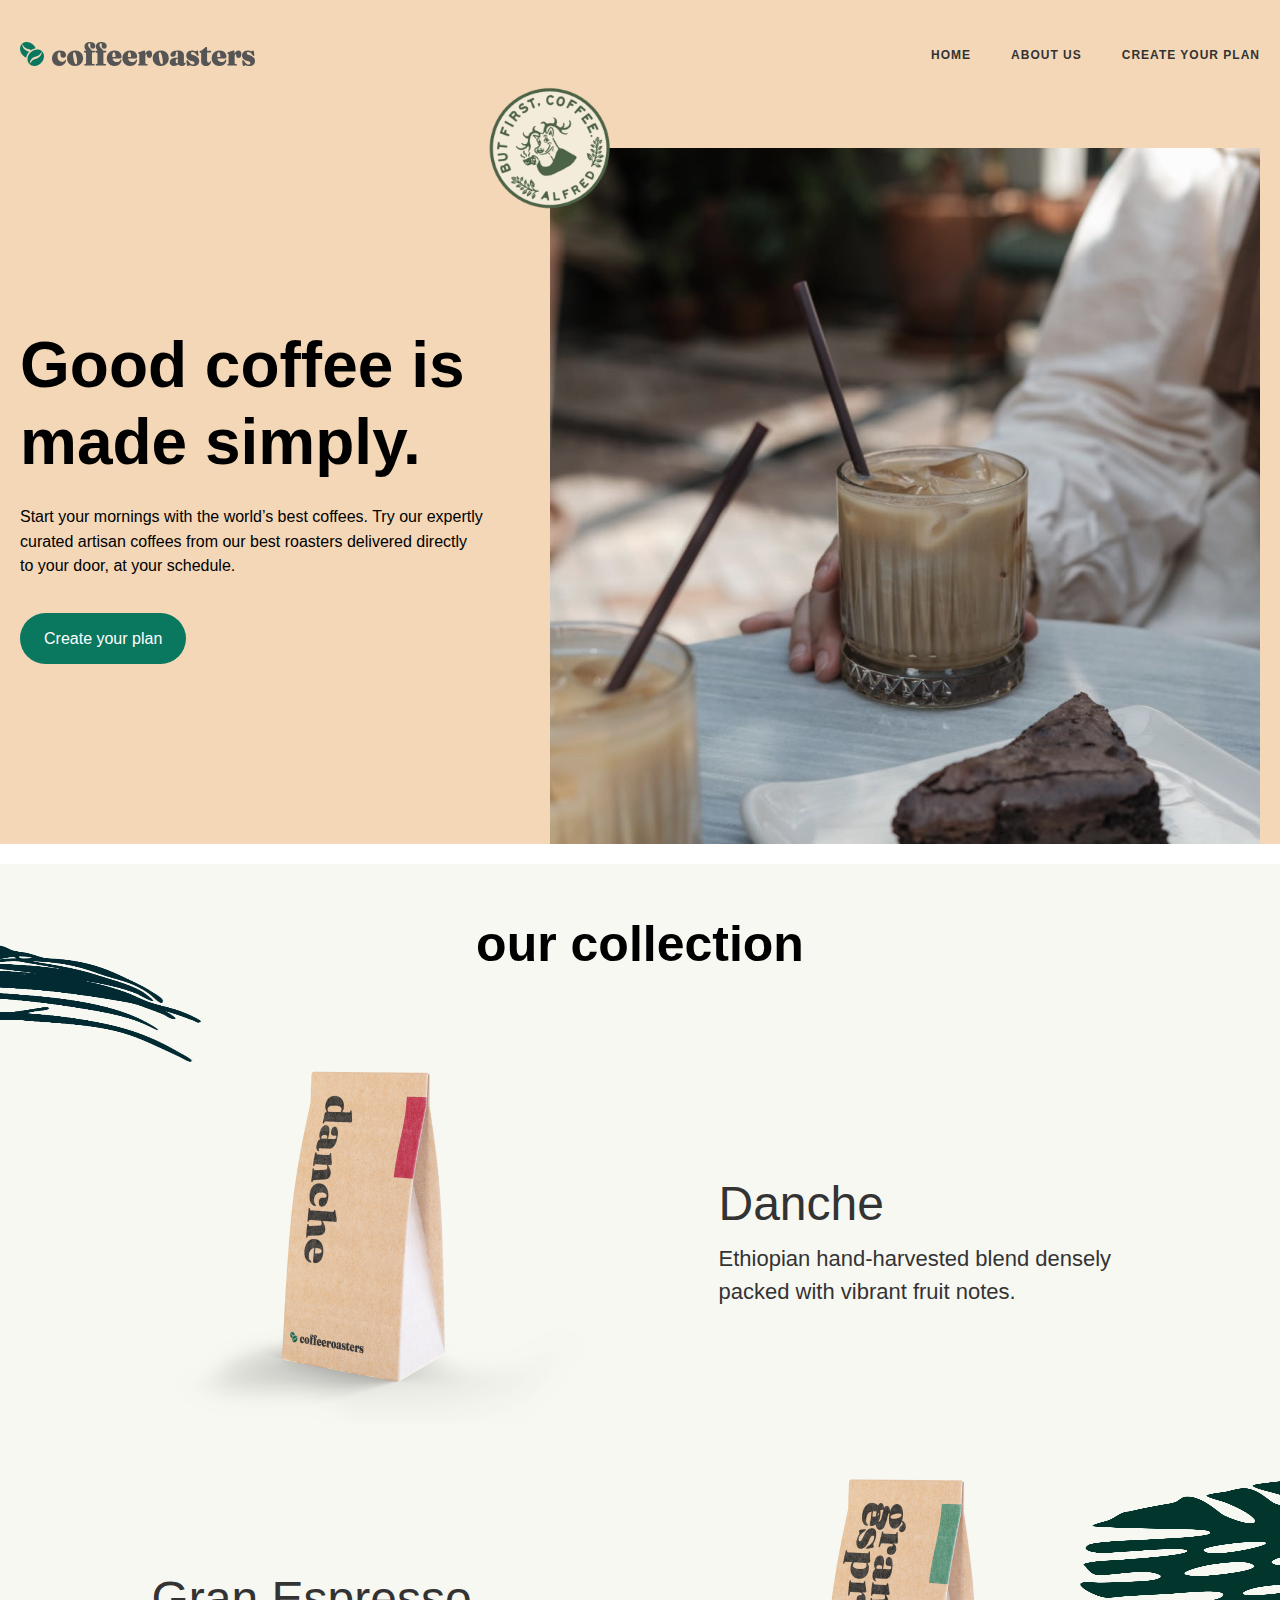
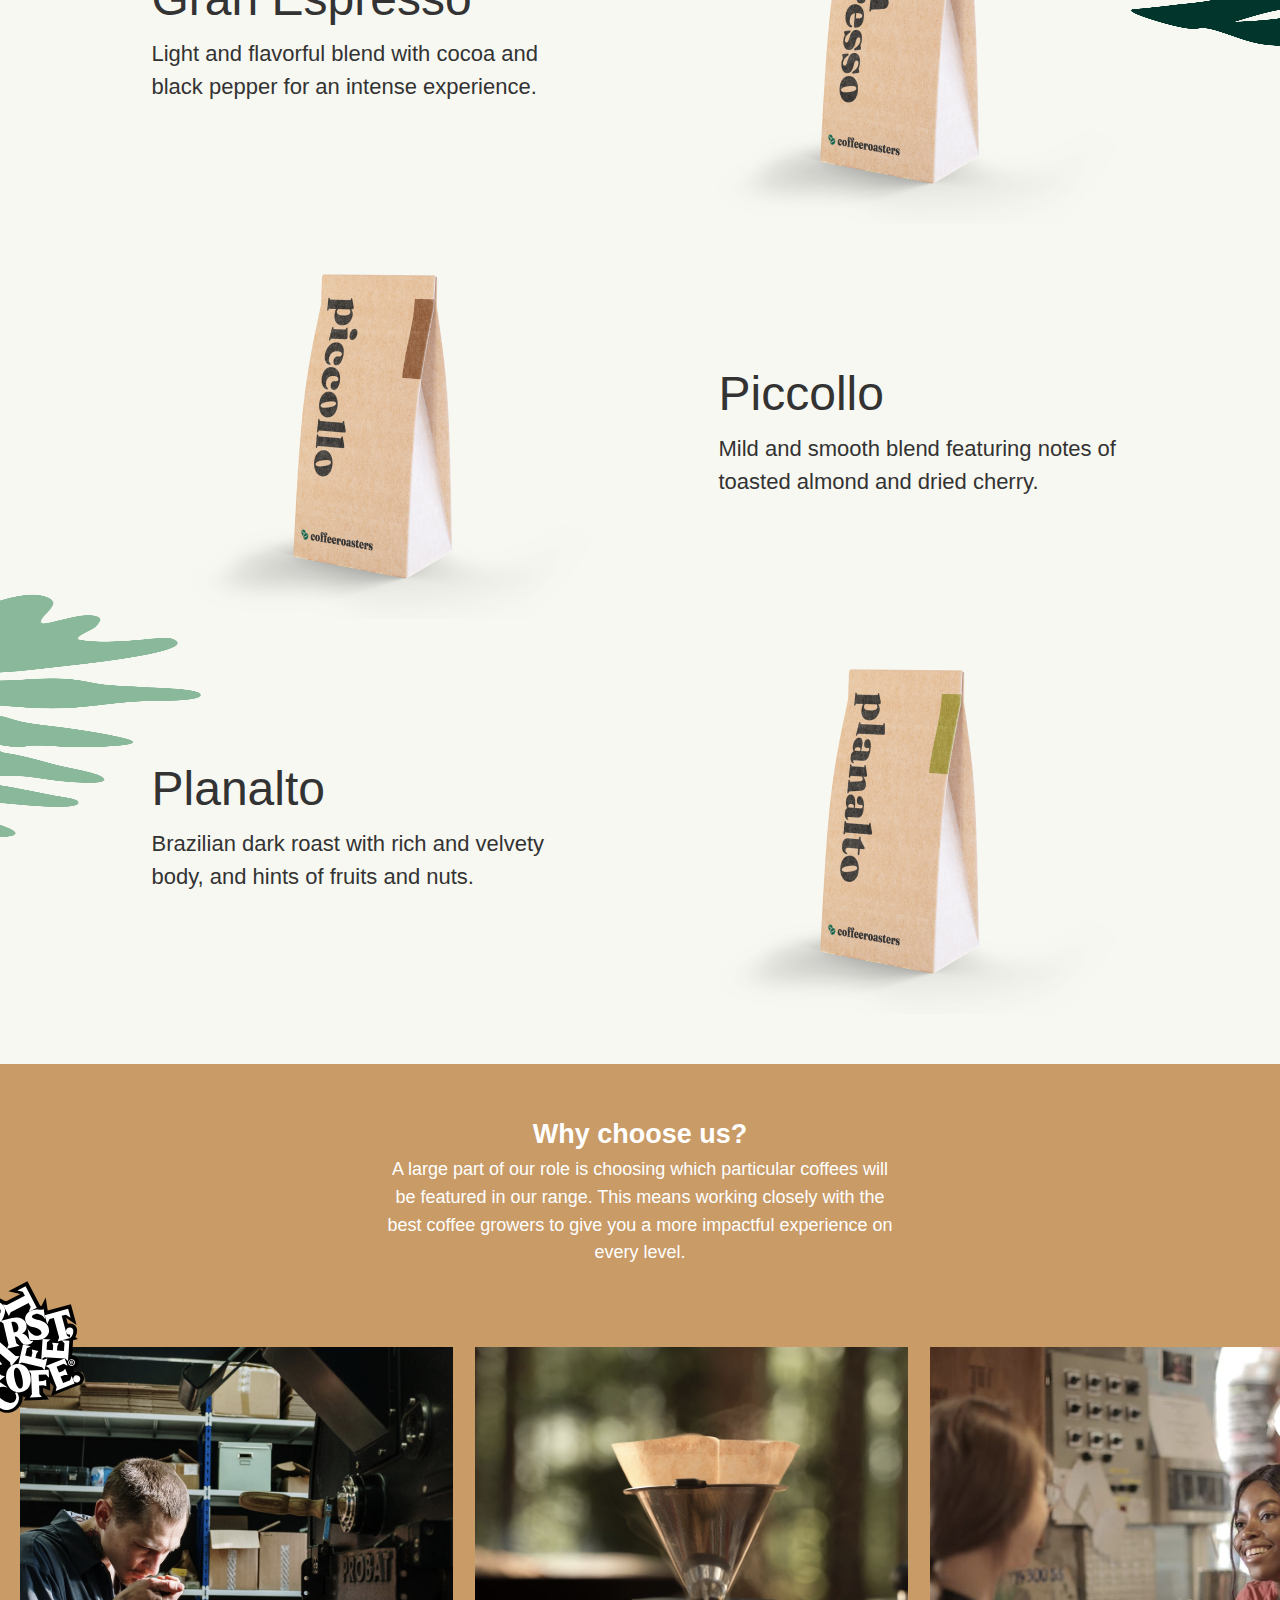
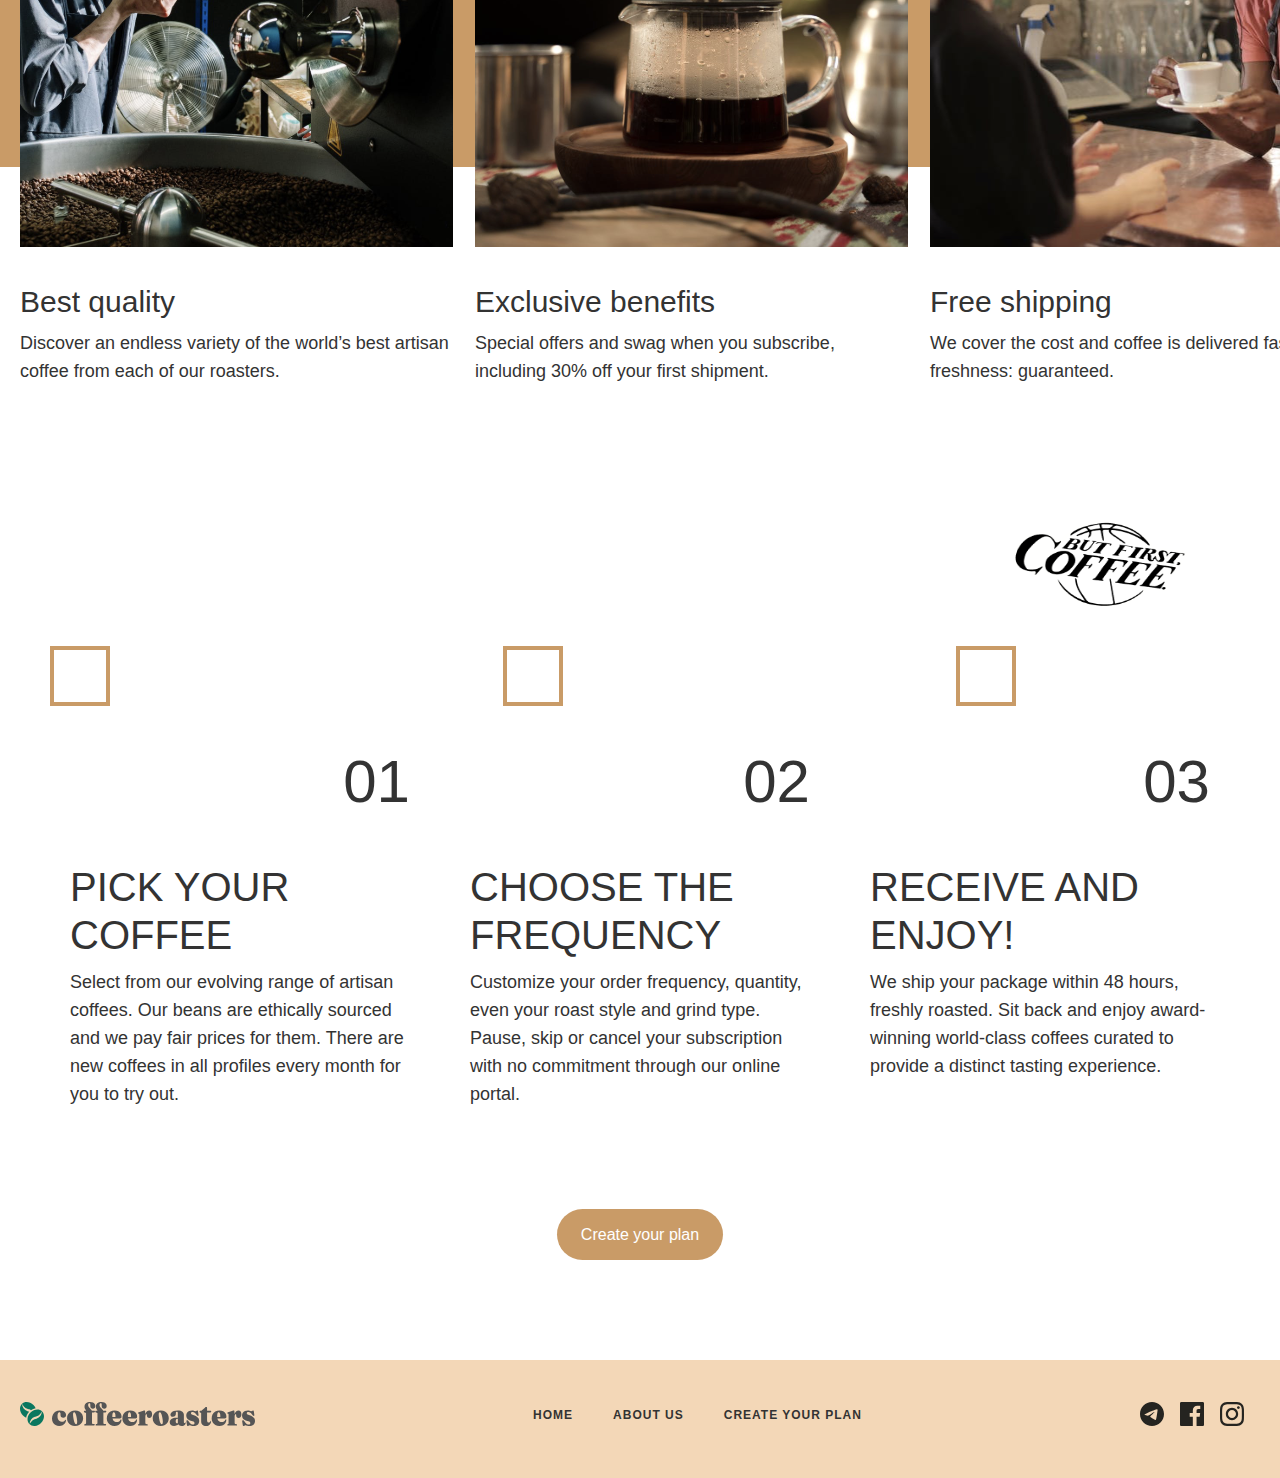
==== commit 6b09f835: "add site-footer" ====
--- a/index.html
+++ b/index.html
@@ -15,7 +15,7 @@
 			<header class="site-header">
 				<div class="container site-header__container">
 					<a class="site-logo" href="/">
-						<img class="site-logo__img" src="img/logo.svg" alt="logo" width="235" height="24" />
+						<img class="site-logo__img" src="img/iconca.svg" alt="logo" width="235" height="24" />
 					</a>
 					<ul class="site-nav">
 						<li class="site-nav__item">
@@ -42,8 +42,8 @@
 						<button class="btn">Create your plan</button>
 					</div>
 					<div class="hero__img-wrapper">
-						<img class="hero__img-wrapper__logo" src="img/hero-logo.png" alt="hero-logo" width="160" height="160" />
-						<img src="img/hero-img.jpg" alt="hero-img" width="710" height="696" title="coupitino" />
+						<img class="hero__img-wrapper__logo" src="img/iconca1.png" alt="hero-logo" width="160" height="160" />
+						<img src="img/asosiy rasm.jpg" alt="hero-img" width="710" height="696" title="coupitino" />
 					</div>
 				</div>
 			</div>
@@ -51,13 +51,13 @@
 		<main class="main-content">
 			<section class="our-collection">
 				<div class="container our-collection__container">
-					<img class="our-collaction__img-one" src="img/our-collaction-one.png" alt="least" width="402" height="300" />
-					<img class="our-collaction__img-two" src="img/our-collaction-two.png" alt="least" width="402" height="300" />
-					<img class="our-collaction__img-three" src="img/our-collaction-three.png" alt="least" width="402" height="300" />
+					<img class="our-collaction__img-one" src="img/vector 1img.png" alt="least" width="402" height="300" />
+					<img class="our-collaction__img-two" src="img/vector 2img.png" alt="least" width="402" height="300" />
+					<img class="our-collaction__img-three" src="img/vector 3img.png" alt="least" width="402" height="300" />
 					<h2 class="our-collection__title">our collection</h2>
 					<ul class="our-collection__list">
 						<li class="our-collection__item">
-							<img class="our-collaction__img" src="img/kopi4.png" alt="Danche" width="450" height="375" title="Danche" />
+							<img class="our-collaction__img" src="img/danche.png" alt="Danche" width="450" height="375" title="Danche" />
 							<div class="our-collection__item-info">
 								<h2 class="our-collection__item-info__title">Danche</h2>
 								<p class="our-collection__item-info__text">
@@ -66,7 +66,7 @@
 							</div>
 						</li>
 						<li class="our-collection__item">
-							<img class="our-collaction__img2" src="img/kopi1 copy.png" alt="Danche" width="450" height="375" title="Danche" />
+							<img class="our-collaction__img2" src="img/gran espresso.png" alt="Danche" width="450" height="375" title="Danche" />
 							<div class="our-collection__item-info">
 								<h2 class="our-collection__item-info__title">Gran Espresso</h2>
 								<p class="our-collection__item-info__text">
@@ -75,7 +75,7 @@
 							</div>
 						</li>
 						<li class="our-collection__item">
-							<img class="our-collaction__img" src="img/kopi3.png" alt="Danche" width="450" height="375" title="Danche" />
+							<img class="our-collaction__img" src="img/piccollo.png" alt="Danche" width="450" height="375" title="Danche" />
 							<div class="our-collection__item-info">
 								<h2 class="our-collection__item-info__title">Piccollo</h2>
 								<p class="our-collection__item-info__text">
@@ -84,7 +84,7 @@
 							</div>
 						</li>
 						<li class="our-collection__item">
-							<img class="our-collaction__img2" src="img/kopi2.png" alt="Danche" width="450" height="375" title="Danche" />
+							<img class="our-collaction__img2" src="img/planalto .png" alt="Danche" width="450" height="375" title="Danche" />
 							<div class="our-collection__item-info">
 								<h2 class="our-collection__item-info__title">Planalto</h2>
 								<p class="our-collection__item-info__text">
@@ -109,7 +109,7 @@
 						<li class="index-collaction__item">
 							<img
 								class="index-collaction__item-logo"
-								src="img/index-collaction.svg"
+								src="img/Group.svg"
 								alt="index-collaction-logo"
 								width="
 							128"
@@ -141,7 +141,7 @@
 			<section class="how-it-works">
 				<div class="container">
 					<div class="how-it-works__inner">
-						<img class="how-it-works__img" src="img/how-it-works-planet.svg" alt="coffe" width="192" height="129" />
+						<img class="how-it-works__img" src="img/sticker-3 1.png" alt="coffe" width="192" height="129" />
 						<h2 class="how-it-works__title">How it works</h2>
 						<div class="how-it-works__kvadrat">
 							<div class="how-it-works__kvadrat-inner"></div>
@@ -191,7 +191,7 @@
 			<footer class="site-footer">
 				<div class="container site-footer__container">
 					<a class="site-logo" href="/">
-						<img class="site-logo__img" src="img/logo.svg" alt="logo" width="235" height="24" />
+						<img class="site-logo__img" src="img/iconca.svg" alt="logo" width="235" height="24" />
 					</a>
 					<ul class="site-nav">
 						<li class="site-nav__item">
@@ -206,7 +206,7 @@
 					</ul>
 					<ul class="site-footer__top-list">
 						<li class="site-footer__top-item">
-							<a class="site-footer__top-link" href="https://t.me/tensai1502" target="_blank">
+							<a class="site-footer__top-link" href="https://t.me/muhammad_2807" target="_blank">
 								<svg width="24" height="24" viewBox="0 0 24 24" fill="none" xmlns="http://www.w3.org/2000/svg">
 									<path
 										d="M12 0C5.376 0 0 5.376 0 12C0 18.624 5.376 24 12 24C18.624 24 24 18.624 24 12C24 5.376 18.624 0 12 0ZM17.568 8.16C17.388 10.056 16.608 14.664 16.212 16.788C16.044 17.688 15.708 17.988 15.396 18.024C14.7 18.084 14.172 17.568 13.5 17.124C12.444 16.428 11.844 15.996 10.824 15.324C9.636 14.544 10.404 14.112 11.088 13.416C11.268 13.236 14.34 10.44 14.4 10.188C14.412 10.152 14.412 10.044 14.34 9.972C14.268 9.912 14.172 9.936 14.088 9.948C13.98 9.972 12.3 11.088 9.024 13.296C8.544 13.62 8.112 13.788 7.728 13.776C7.296 13.764 6.48 13.536 5.868 13.332C5.112 13.092 4.524 12.96 4.572 12.54C4.596 12.324 4.896 12.108 5.46 11.88C8.964 10.356 11.292 9.348 12.456 8.868C15.792 7.476 16.476 7.236 16.932 7.236C17.028 7.236 17.256 7.26 17.4 7.38C17.52 7.476 17.556 7.608 17.568 7.704C17.556 7.776 17.58 7.992 17.568 8.16Z"
@@ -215,7 +215,7 @@
 							</a>
 						</li>
 						<li class="site-footer__top-item">
-							<a class="site-footer__top-link" href="https://t.me/tensai1502" target="_blank">
+							<a class="site-footer__top-link" href="https://t.me/muhammad_2807" target="_blank">
 								<svg width="24" height="24" viewBox="0 0 24 24" fill="none" xmlns="http://www.w3.org/2000/svg">
 									<path
 										d="M22.675 0H1.325C0.593 0 0 0.593 0 1.325V22.676C0 23.407 0.593 24 1.325 24H12.82V14.706H9.692V11.084H12.82V8.413C12.82 5.313 14.713 3.625 17.479 3.625C18.804 3.625 19.942 3.724 20.274 3.768V7.008L18.356 7.009C16.852 7.009 16.561 7.724 16.561 8.772V11.085H20.148L19.681 14.707H16.561V24H22.677C23.407 24 24 23.407 24 22.675V1.325C24 0.593 23.407 0 22.675 0Z"
@@ -224,7 +224,7 @@
 							</a>
 						</li>
 						<li class="site-footer__top-item">
-							<a class="site-footer__top-link" href="https://instagram/tursunov1.o.08" target="_blank">
+							<a class="site-footer__top-link" href="https://www.instagram.com/sakhiboov05/#" target="_blank">
 								<svg width="24" height="24" viewBox="0 0 24 24" fill="none" xmlns="http://www.w3.org/2000/svg">
 									<path
 										fill-rule="evenodd"
--- a/css/style.css
+++ b/css/style.css
@@ -340,6 +340,7 @@
 	background-size: cover;
 	padding-top: 50px;
 	padding-bottom: 420px;
+	
 }
 
 .index-collaction__info {
@@ -356,12 +357,19 @@
 .index-collaction__list {
 	position: absolute;
 	display: flex;
+	justify-content: space-between;
 	padding: 0;
-	margin-left: -10px;
+	margin: 0;
+
 }
 
 .index-collaction__item:nth-child(1) {
 	position: relative;
+}
+
+.index-collaction__item {
+	width: 433px;
+	height: 500px;
 }
 
 .index-collaction__item-logo {
@@ -538,7 +546,7 @@
 .our-comitment__inner {
 	position: relative;
 	padding: 160px 64px 200px 165px;
-	background-image: url(../img/our-commitment-bg.jpg);
+	background-image: url(../img/Rectangle.png);
 	background-repeat: no-repeat;
 	background-size: cover;
 	background-position: center center;
@@ -572,7 +580,6 @@
 }
 
 .uncompromising-quality__inner {
-	background-image: url(../img/uncopromising-quality-bg.jpg);
 	background-repeat: no-repeat;
 	background-position: center center;
 	background-size: cover;
